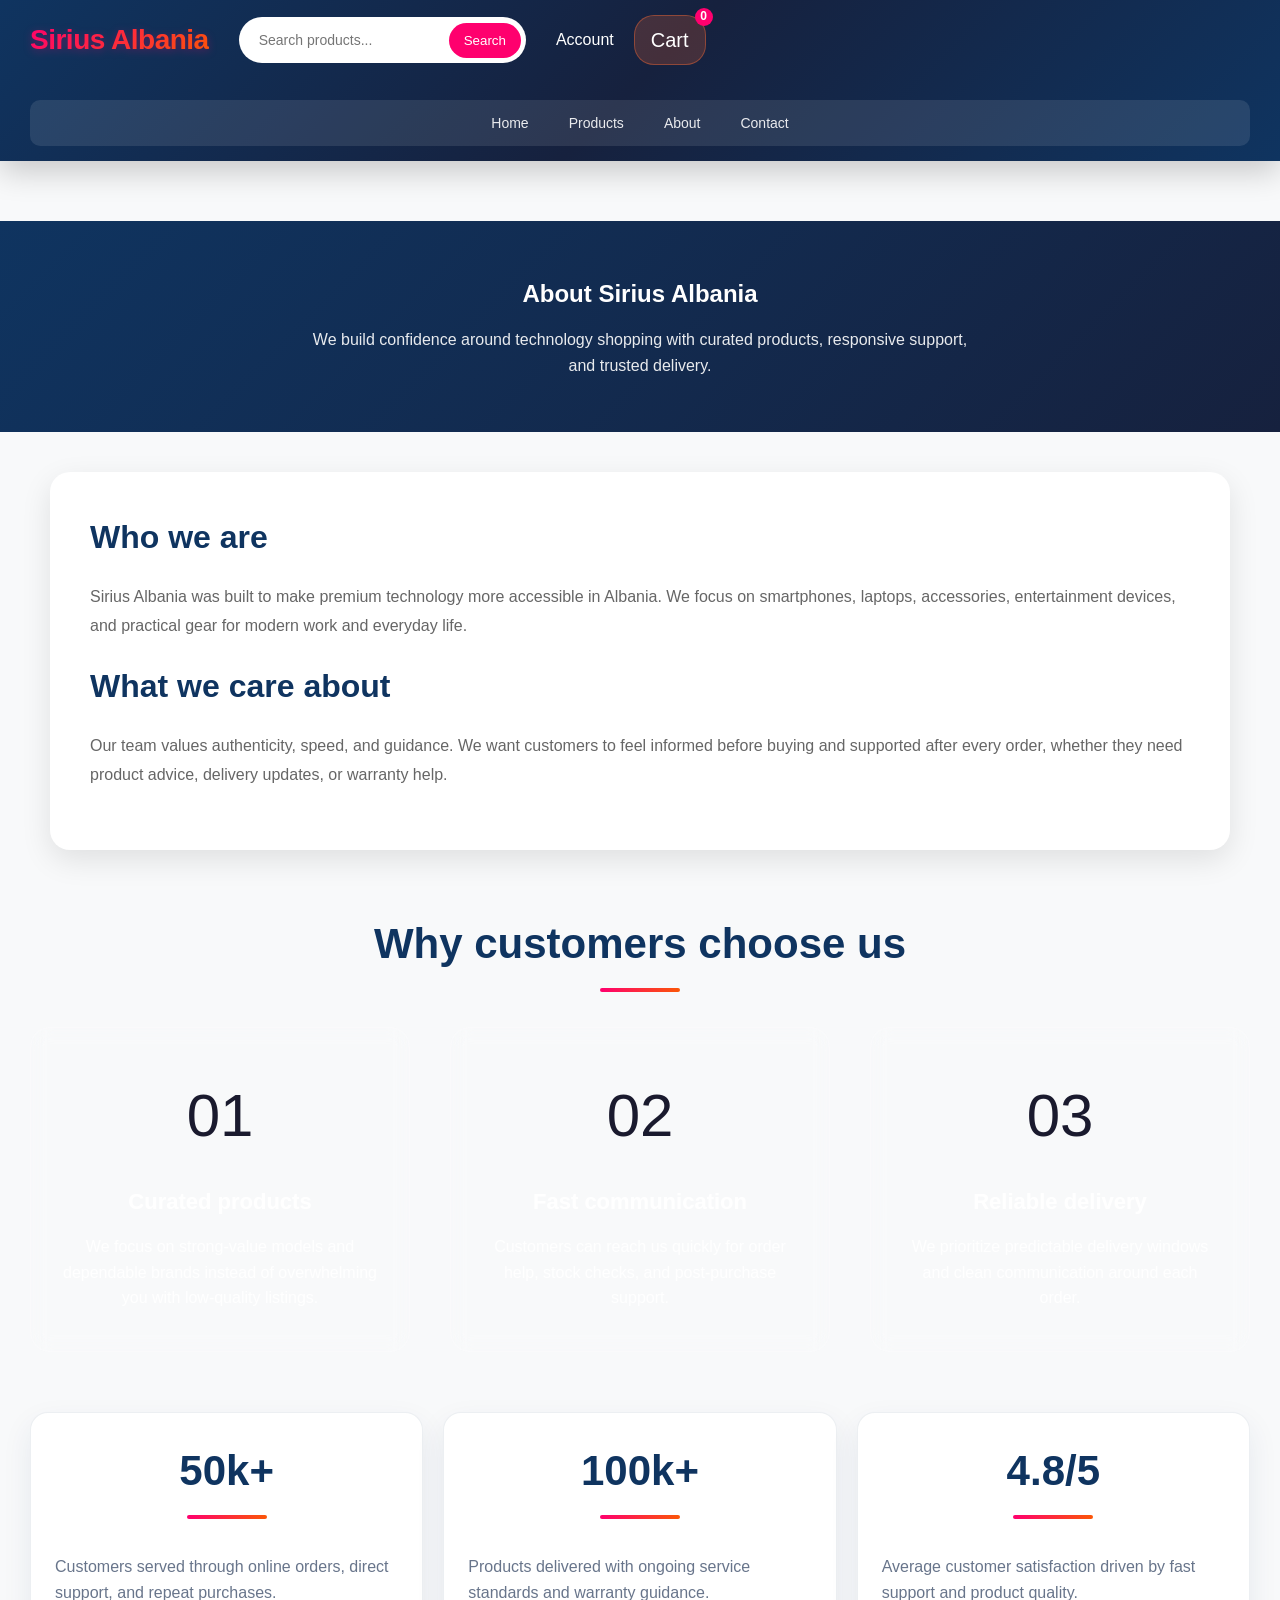
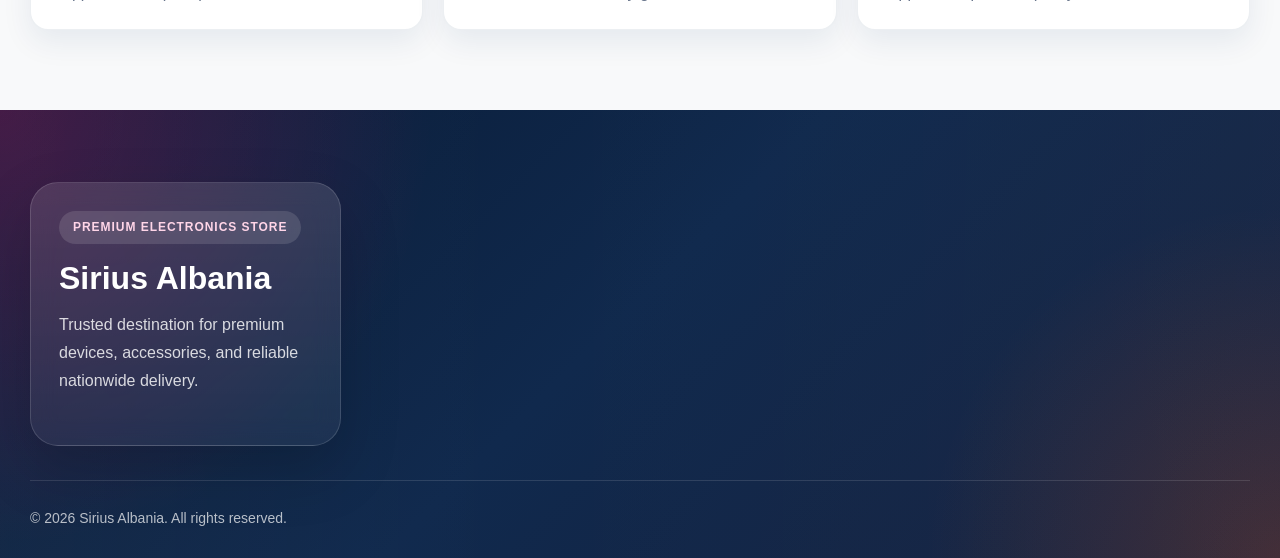
==== about.html @ 5121a11e "Add product details and products listing pages - Created product-details.html for individual product" ====
<!DOCTYPE html>
<html lang="en">
<head>
  <meta charset="UTF-8">
  <meta name="viewport" content="width=device-width, initial-scale=1.0">
  <meta name="description" content="Learn about Sirius Albania, our mission, and how we deliver premium electronics with trusted support.">
  <title>About Us - Sirius Albania</title>
  <link rel="stylesheet" href="css/styles.css">
</head>
<body>
  <header>
    <div class="container">
      <div class="header-top">
        <a href="index.html" class="logo">Sirius Albania</a>
        <div class="search-bar">
          <input type="text" placeholder="Search products..." class="search-input">
          <button class="search-btn">Search</button>
        </div>
        <div class="header-actions">
          <a href="#" class="user-account">Account</a>
          <a href="cart.html" class="cart-icon">Cart <span class="cart-count">0</span></a>
        </div>
      </div>
      <nav>
        <ul>
          <li><a href="index.html">Home</a></li>
          <li><a href="products.html">Products</a></li>
          <li><a href="about.html">About</a></li>
          <li><a href="contact.html">Contact</a></li>
        </ul>
      </nav>
    </div>
  </header>

  <section class="page-hero">
    <div class="container">
      <h1>About Sirius Albania</h1>
      <p>We build confidence around technology shopping with curated products, responsive support, and trusted delivery.</p>
    </div>
  </section>

  <main class="container">
    <section class="about-content">
      <h2>Who we are</h2>
      <p>Sirius Albania was built to make premium technology more accessible in Albania. We focus on smartphones, laptops, accessories, entertainment devices, and practical gear for modern work and everyday life.</p>
      <h2>What we care about</h2>
      <p>Our team values authenticity, speed, and guidance. We want customers to feel informed before buying and supported after every order, whether they need product advice, delivery updates, or warranty help.</p>
    </section>

    <section>
      <h2>Why customers choose us</h2>
      <div class="why-choose-grid">
        <article class="why-choose-card">
          <span class="why-choose-icon">01</span>
          <h3>Curated products</h3>
          <p>We focus on strong-value models and dependable brands instead of overwhelming you with low-quality listings.</p>
        </article>
        <article class="why-choose-card">
          <span class="why-choose-icon">02</span>
          <h3>Fast communication</h3>
          <p>Customers can reach us quickly for order help, stock checks, and post-purchase support.</p>
        </article>
        <article class="why-choose-card">
          <span class="why-choose-icon">03</span>
          <h3>Reliable delivery</h3>
          <p>We prioritize predictable delivery windows and clean communication around each order.</p>
        </article>
      </div>
    </section>

    <section class="info-grid" style="margin: 60px 0;">
      <article class="info-card">
        <h2>50k+</h2>
        <p class="text-muted">Customers served through online orders, direct support, and repeat purchases.</p>
      </article>
      <article class="info-card">
        <h2>100k+</h2>
        <p class="text-muted">Products delivered with ongoing service standards and warranty guidance.</p>
      </article>
      <article class="info-card">
        <h2>4.8/5</h2>
        <p class="text-muted">Average customer satisfaction driven by fast support and product quality.</p>
      </article>
    </section>
  </main>

  <footer class="enhanced-footer">
    <div class="container">
      <div class="footer-content">
        <div class="footer-brand">
          <span class="footer-eyebrow">Premium electronics store</span>
          <h3>Sirius Albania</h3>
          <p>Trusted destination for premium devices, accessories, and reliable nationwide delivery.</p>
        </div>
      </div>
      <div class="footer-bottom-enhanced">
        <div class="container">
          <div class="footer-copyright"><p>&copy; 2026 Sirius Albania. All rights reserved.</p></div>
        </div>
      </div>
    </div>
  </footer>

  <script src="js/site.js" defer></script>
</body>
</html>
---- css/styles.css ----
* {
  margin: 0;
  padding: 0;
  box-sizing: border-box;
}

html {
  scroll-behavior: smooth;
}

body {
  font-family: 'Poppins', 'Segoe UI', Tahoma, Geneva, Verdana, sans-serif;
  line-height: 1.6;
  color: #1a1a2e;
  background-color: #f8f9fa;
  overflow-x: hidden;
}

a:focus-visible,
button:focus-visible,
input:focus-visible,
select:focus-visible,
textarea:focus-visible {
  outline: 3px solid rgba(255, 0, 110, 0.35);
  outline-offset: 3px;
}

/* Header */
header {
  background: linear-gradient(135deg, #0f3460 0%, #16213e 50%, #0f3460 100%);
  color: white;
  padding: 15px 0;
  box-shadow: 0 10px 30px rgba(0, 0, 0, 0.2);
  position: sticky;
  top: 0;
  z-index: 1000;
  backdrop-filter: blur(10px);
  background-color: rgba(15, 52, 96, 0.95);
}

header .container {
  max-width: 1400px;
  margin: 0 auto;
  padding: 0 30px;
  display: flex;
  justify-content: space-between;
  align-items: center;
  flex-wrap: wrap;
  gap: 20px;
}

.header-top {
  display: flex;
  align-items: center;
  justify-content: space-between;
  margin-bottom: 15px;
}

.logo {
  font-size: 28px;
  font-weight: 800;
  text-decoration: none;
  color: white;
  display: flex;
  align-items: center;
  gap: 10px;
  letter-spacing: -0.5px;
  background: linear-gradient(135deg, #ff006e, #fb5607);
  -webkit-background-clip: text;
  -webkit-text-fill-color: transparent;
  background-clip: text;
  filter: drop-shadow(0 2px 4px rgba(255, 0, 110, 0.3));
}

.search-bar {
  display: flex;
  align-items: center;
  background: white;
  border-radius: 25px;
  padding: 5px;
  flex: 1;
  max-width: 500px;
  margin: 0 30px;
}

.search-input {
  flex: 1;
  border: none;
  padding: 10px 15px;
  border-radius: 20px;
  font-size: 14px;
  outline: none;
}

.search-btn {
  background: #ff006e;
  color: white;
  border: none;
  padding: 10px 15px;
  border-radius: 20px;
  cursor: pointer;
  transition: all 0.3s ease;
}

.search-btn:hover {
  background: #fb5607;
}

.header-actions {
  display: flex;
  align-items: center;
  gap: 20px;
}

.user-account {
  color: white;
  text-decoration: none;
  font-size: 16px;
  transition: all 0.3s ease;
}

.user-account:hover {
  color: #ff006e;
}

.cart-icon {
  font-size: 20px;
  cursor: pointer;
  transition: all 0.3s;
  position: relative;
  padding: 8px 16px;
  background: rgba(255, 107, 53, 0.2);
  border-radius: 20px;
  border: 1px solid rgba(255, 107, 53, 0.4);
  text-decoration: none;
  color: white;
}

.cart-icon:hover {
  background: rgba(255, 107, 53, 0.3);
  transform: scale(1.1);
}

.cart-count {
  position: absolute;
  top: -8px;
  right: -8px;
  background: #ff006e;
  color: white;
  border-radius: 50%;
  width: 18px;
  height: 18px;
  font-size: 12px;
  display: flex;
  align-items: center;
  justify-content: center;
  font-weight: 700;
}

/* Navigation */
nav {
  background: rgba(255, 255, 255, 0.1);
  border-radius: 10px;
  padding: 10px 20px;
  width: 100%;
}

nav ul {
  list-style: none;
  display: flex;
  gap: 40px;
  align-items: center;
  justify-content: center;
  margin: 0;
  padding: 0;
}

nav a {
  color: rgba(255, 255, 255, 0.9);
  text-decoration: none;
  transition: all 0.3s ease;
  font-weight: 500;
  font-size: 14px;
  position: relative;
}

nav a::after {
  content: '';
  position: absolute;
  bottom: -5px;
  left: 0;
  width: 0;
  height: 2px;
  background: linear-gradient(90deg, #ff006e, #fb5607);
  transition: width 0.3s ease;
}

nav a:hover {
  color: #fff;
}

nav a:hover::after {
  width: 100%;
}

.category-dropdown > a:hover::after {
  width: 0;
}

/* Category Dropdown Menu */
.category-dropdown {
  position: relative;
}

.category-dropdown-content {
  position: absolute;
  top: 100%;
  left: 0;
  background: white;
  min-width: 340px;
  max-width: 420px;
  max-height: calc(100vh - 220px);
  box-shadow: 0 12px 35px rgba(0, 0, 0, 0.18);
  border-radius: 18px;
  padding: 20px;
  opacity: 0;
  visibility: hidden;
  transform: translateY(-12px);
  transition: all 0.25s ease;
  z-index: 1000;
  border: 1px solid #e9ecef;
  overflow-y: auto;
}

.category-dropdown-content::-webkit-scrollbar {
  width: 6px;
}

.category-dropdown-content::-webkit-scrollbar-thumb {
  background: rgba(15, 52, 96, 0.2);
  border-radius: 4px;
}

.category-dropdown:hover .category-dropdown-content {
  opacity: 1;
  visibility: visible;
  transform: translateY(0);
}

.category-item {
  display: flex;
  align-items: flex-start;
  gap: 14px;
  padding: 14px 12px;
  border-radius: 16px;
  text-decoration: none;
  color: #333;
  transition: background 0.2s ease, transform 0.2s ease;
  width: 100%;
  box-sizing: border-box;
}

.category-item + .category-item {
  margin-top: 10px;
}

.category-item:hover {
  background: #f4f8ff;
  transform: translateX(2px);
}

.category-icon {
  display: inline-flex;
  align-items: center;
  justify-content: center;
  min-width: 44px;
  min-height: 44px;
  border-radius: 14px;
  background: linear-gradient(135deg, #ff006e 0%, #fb5607 100%);
  color: white;
  font-size: 18px;
}

.category-item strong {
  display: block;
  color: #0f3460;
  margin-bottom: 4px;
  font-size: 15px;
}

.category-item p {
  margin: 0;
  color: #5f6b83;
  font-size: 13px;
  line-height: 1.5;
}

@media (max-width: 768px) {
  .category-dropdown-content {
    min-width: 280px;
    max-width: calc(100vw - 30px);
    left: -15px;
    right: -15px;
    padding: 18px;
  }

  .category-item {
    gap: 12px;
    padding: 12px;
  }

  .category-icon {
    min-width: 40px;
    min-height: 40px;
    font-size: 17px;
  }
}

/* Container */
.container {
  max-width: 1400px;
  margin: 0 auto;
  padding: 0 30px;
}

/* Hero Slider */
.hero-slider {
  position: relative;
  height: 500px;
  overflow: hidden;
  margin-bottom: 34px;
  background: linear-gradient(135deg, #0f3460 0%, #16213e 50%, #0f3460 100%);
  background-attachment: fixed;
  background-size: 200% 200%;
  animation: gradientShift 8s ease infinite;
}

.hero-slider::before {
  content: '';
  position: absolute;
  top: 0;
  left: 0;
  right: 0;
  bottom: 0;
  background: radial-gradient(circle at 20% 50%, rgba(255, 0, 110, 0.1) 0%, transparent 50%),
              radial-gradient(circle at 80% 80%, rgba(251, 86, 7, 0.1) 0%, transparent 50%);
  pointer-events: none;
  z-index: 1;
}

.slider-container {
  position: relative;
  height: 100%;
  display: flex;
  align-items: center;
}

.slide {
  position: absolute;
  top: 0;
  left: 0;
  width: 100%;
  height: 100%;
  display: flex;
  align-items: center;
  justify-content: center;
  opacity: 0;
  transform: translateX(100%);
  transition: all 0.6s ease;
  z-index: 2;
}

.slide.active {
  opacity: 1;
  transform: translateX(0);
}

.slide-content {
  text-align: center;
  color: white;
  max-width: 600px;
  padding: 0 20px;
}

.slide-tag {
  display: inline-flex;
  align-items: center;
  justify-content: center;
  padding: 9px 16px;
  border-radius: 999px;
  margin-bottom: 18px;
  background: rgba(255, 255, 255, 0.14);
  border: 1px solid rgba(255, 255, 255, 0.18);
  color: #fff2f7;
  font-size: 12px;
  font-weight: 700;
  letter-spacing: 0.08em;
  text-transform: uppercase;
  backdrop-filter: blur(10px);
}

.slide h1 {
  font-size: 56px;
  margin-bottom: 20px;
  font-weight: 800;
  letter-spacing: -1px;
  animation: slideInDown 0.8s ease;
}

.slide p {
  font-size: 18px;
  margin-bottom: 30px;
  opacity: 0.95;
  animation: slideInUp 0.8s ease;
}

.slide .btn {
  animation: slideInUp 0.8s ease 0.2s both;
}

.slider-nav {
  position: absolute;
  bottom: 30px;
  left: 50%;
  transform: translateX(-50%);
  display: flex;
  gap: 10px;
  z-index: 3;
}

.slider-dot {
  width: 12px;
  height: 12px;
  border-radius: 50%;
  background: rgba(255, 255, 255, 0.5);
  cursor: pointer;
  transition: all 0.3s ease;
}

.slider-dot.active {
  background: #ff006e;
  transform: scale(1.2);
}

.slider-arrow {
  position: absolute;
  top: 50%;
  transform: translateY(-50%);
  background: rgba(255, 255, 255, 0.2);
  color: white;
  border: none;
  width: 50px;
  height: 50px;
  border-radius: 50%;
  cursor: pointer;
  font-size: 20px;
  transition: all 0.3s ease;
  z-index: 3;
}

.slider-arrow:hover {
  background: rgba(255, 255, 255, 0.3);
  transform: translateY(-50%) scale(1.1);
}

.slider-arrow.prev {
  left: 20px;
}

.slider-arrow.next {
  right: 20px;
}

.hero-floating-cards {
  position: absolute;
  inset: auto 30px 76px auto;
  display: grid;
  gap: 14px;
  z-index: 3;
  width: min(280px, calc(100% - 40px));
}

.hero-float-card {
  padding: 16px 18px;
  border-radius: 18px;
  color: white;
  background: rgba(8, 26, 52, 0.52);
  border: 1px solid rgba(255, 255, 255, 0.14);
  backdrop-filter: blur(12px);
  box-shadow: 0 18px 35px rgba(0, 0, 0, 0.18);
  animation: floatCard 4s ease-in-out infinite;
}

.hero-float-card:nth-child(2) {
  animation-delay: 0.8s;
}

.hero-float-card strong {
  display: block;
  margin-bottom: 4px;
  font-size: 16px;
}

.hero-float-card span {
  color: rgba(255, 255, 255, 0.8);
  font-size: 13px;
}

@keyframes floatCard {
  0%, 100% { transform: translateY(0); }
  50% { transform: translateY(-8px); }
}

@keyframes gradientShift {
  0%, 100% { background-position: 0% 50%; }
  50% { background-position: 100% 50%; }
}

.btn {
  display: inline-block;
  padding: 14px 35px;
  background: linear-gradient(135deg, #ff006e, #fb5607);
  color: white;
  text-decoration: none;
  border-radius: 50px;
  transition: all 0.3s cubic-bezier(0.25, 0.46, 0.45, 0.94);
  border: none;
  cursor: pointer;
  font-size: 15px;
  font-weight: 700;
  box-shadow: 0 10px 30px rgba(255, 0, 110, 0.4);
  position: relative;
  overflow: hidden;
}

.btn::before {
  content: '';
  position: absolute;
  top: 0;
  left: -100%;
  width: 100%;
  height: 100%;
  background: linear-gradient(90deg, transparent, rgba(255, 255, 255, 0.2), transparent);
  transition: left 0.3s;
}

.btn:hover::before {
  left: 100%;
}

.btn:hover {
  transform: translateY(-3px);
  box-shadow: 0 15px 40px rgba(255, 0, 110, 0.5);
}

.btn:active {
  transform: translateY(-1px);
}

.btn-secondary {
  background: rgba(255, 255, 255, 0.2);
  border: 2px solid white;
  box-shadow: none;
}

.btn-secondary:hover {
  background: rgba(255, 255, 255, 0.3);
  box-shadow: 0 10px 30px rgba(255, 255, 255, 0.2);
}

.live-band {
  margin: 0 0 30px;
  position: relative;
  z-index: 4;
}

.live-band-grid {
  display: grid;
  grid-template-columns: repeat(auto-fit, minmax(220px, 1fr));
  gap: 18px;
  margin-bottom: 18px;
}

.live-stat-card {
  padding: 24px;
  border-radius: 24px;
  background: rgba(255, 255, 255, 0.92);
  border: 1px solid rgba(15, 52, 96, 0.08);
  box-shadow: 0 20px 45px rgba(15, 52, 96, 0.12);
  backdrop-filter: blur(10px);
}

.live-stat-card-accent {
  background: linear-gradient(135deg, #0f3460, #16213e);
  color: white;
}

.live-stat-label {
  display: inline-block;
  margin-bottom: 10px;
  color: #5f6b83;
  font-size: 12px;
  font-weight: 700;
  letter-spacing: 0.08em;
  text-transform: uppercase;
}

.live-stat-card-accent .live-stat-label,
.live-stat-card-accent p {
  color: rgba(255, 255, 255, 0.8);
}

.live-stat-value,
.live-stat-card strong {
  display: block;
  color: #0f3460;
  font-size: 34px;
  line-height: 1.05;
  margin-bottom: 8px;
  font-weight: 800;
}

.live-stat-card-accent strong {
  color: white;
}

.live-stat-card p {
  color: #68758b;
  font-size: 14px;
  margin: 0;
}

.live-ticker {
  overflow: hidden;
  border-radius: 999px;
  background: linear-gradient(135deg, #0f3460, #16213e);
  box-shadow: 0 18px 40px rgba(15, 52, 96, 0.18);
}

.live-ticker-track {
  display: flex;
  width: max-content;
  gap: 36px;
  padding: 16px 24px;
  color: white;
  font-size: 14px;
  font-weight: 600;
  animation: tickerScroll 24s linear infinite;
}

.live-ticker-track span {
  position: relative;
}

.live-ticker-track span::after {
  content: '';
  position: absolute;
  top: 50%;
  right: -18px;
  width: 6px;
  height: 6px;
  border-radius: 50%;
  background: #ff006e;
  transform: translateY(-50%);
}

@keyframes tickerScroll {
  from { transform: translateX(0); }
  to { transform: translateX(-50%); }
}

.reveal-ready {
  opacity: 0;
  transform: translateY(36px);
  transition: opacity 0.7s ease, transform 0.7s ease;
}

.reveal-ready.is-visible {
  opacity: 1;
  transform: translateY(0);
}

/* Products Grid */
.products-grid {
  display: grid;
  grid-template-columns: repeat(auto-fill, minmax(280px, 1fr));
  gap: 30px;
  padding: 60px 20px;
}

.product-card {
  background: white;
  border-radius: 20px;
  overflow: hidden;
  box-shadow: 0 5px 20px rgba(0, 0, 0, 0.08);
  transition: all 0.4s cubic-bezier(0.25, 0.46, 0.45, 0.94);
  display: flex;
  flex-direction: column;
  border: 1px solid rgba(0, 0, 0, 0.05);
  position: relative;
}

.product-card::before {
  content: '';
  position: absolute;
  top: 0;
  left: 0;
  right: 0;
  height: 4px;
  background: linear-gradient(90deg, #ff006e, #fb5607);
  transform: scaleX(0);
  transform-origin: left;
  transition: transform 0.4s ease;
  z-index: 10;
}

.product-card:hover::before {
  transform: scaleX(1);
}

.product-card:hover {
  transform: translateY(-10px);
  box-shadow: 0 20px 50px rgba(0, 0, 0, 0.15);
  border-color: rgba(255, 0, 110, 0.2);
}

.product-image {
  width: 100%;
  height: 250px;
  background: linear-gradient(135deg, #f5f7fa 0%, #e8eef7 100%);
  display: flex;
  align-items: center;
  justify-content: center;
  font-size: 70px;
  overflow: hidden;
  position: relative;
  transition: all 0.4s ease;
  color: #0f3460;
  font-weight: 800;
  letter-spacing: -0.04em;
}

.product-card:hover .product-image {
  background: linear-gradient(135deg, #e8eef7 0%, #f5f7fa 100%);
  transform: scale(1.05);
}

.product-image::after {
  content: 'Premium tech';
  position: absolute;
  bottom: 18px;
  left: 18px;
  right: 18px;
  padding: 10px 12px;
  border-radius: 14px;
  background: rgba(255, 255, 255, 0.88);
  color: #33415c;
  font-size: 13px;
  font-weight: 600;
  letter-spacing: 0;
}

.product-info {
  padding: 25px;
  flex-grow: 1;
  display: flex;
  flex-direction: column;
}

.product-name {
  font-size: 18px;
  font-weight: 700;
  color: #0f3460;
  margin-bottom: 10px;
  min-height: 50px;
  line-height: 1.3;
}

.product-description {
  font-size: 14px;
  color: #666;
  margin-bottom: 15px;
  flex-grow: 1;
  line-height: 1.5;
}

.product-price {
  font-size: 24px;
  font-weight: 800;
  background: linear-gradient(135deg, #ff006e, #fb5607);
  -webkit-background-clip: text;
  -webkit-text-fill-color: transparent;
  background-clip: text;
  margin-bottom: 15px;
}

.product-actions {
  display: flex;
  gap: 10px;
}

.product-actions a,
.product-actions button {
  flex: 1;
  padding: 12px;
  text-align: center;
  border-radius: 10px;
  text-decoration: none;
  border: none;
  cursor: pointer;
  transition: all 0.3s;
  font-weight: 600;
  font-size: 14px;
}

.btn-view {
  background: #f0f3f7;
  color: #0f3460;
  border: 2px solid #0f3460;
}

.btn-view:hover {
  background: #0f3460;
  color: white;
  transform: translateY(-2px);
}

.btn-add {
  background: linear-gradient(135deg, #ff006e, #fb5607);
  color: white;
}

.btn-add:hover {
  transform: translateY(-2px);
  box-shadow: 0 10px 25px rgba(255, 0, 110, 0.3);
}

/* Sections */
section {
  margin: 60px 0;
}

section h2 {
  text-align: center;
  color: #0f3460;
  margin-bottom: 50px;
  font-size: 42px;
  font-weight: 800;
  position: relative;
}

section h2::after {
  content: '';
  position: absolute;
  bottom: -15px;
  left: 50%;
  transform: translateX(-50%);
  width: 80px;
  height: 4px;
  background: linear-gradient(90deg, #ff006e, #fb5607);
  border-radius: 2px;
}

/* Features */
.features {
  display: grid;
  grid-template-columns: repeat(auto-fit, minmax(240px, 1fr));
  gap: 30px;
  margin: 40px 0;
}

.feature-box {
  background: white;
  padding: 30px;
  border-radius: 15px;
  text-align: center;
  border: 1px solid rgba(0, 0, 0, 0.05);
  box-shadow: 0 5px 20px rgba(0, 0, 0, 0.08);
  transition: all 0.4s ease;
  position: relative;
  overflow: hidden;
}

.feature-box::before {
  content: '';
  position: absolute;
  top: -50%;
  right: -50%;
  width: 200%;
  height: 200%;
  background: radial-gradient(circle, rgba(255, 0, 110, 0.1) 0%, transparent 70%);
  transition: all 0.4s ease;
  pointer-events: none;
}

.feature-box:hover {
  transform: translateY(-10px);
  box-shadow: 0 20px 40px rgba(0, 0, 0, 0.12);
  border-color: rgba(255, 0, 110, 0.2);
}

.feature-box h3 {
  color: #0f3460;
  margin: 15px 0;
  font-size: 18px;
  font-weight: 700;
}

.feature-box p {
  color: #666;
  margin: 0;
  line-height: 1.6;
}

/* Product Detail Page */
.product-detail {
  display: grid;
  grid-template-columns: 1fr 1fr;
  gap: 50px;
  padding: 40px 20px;
  align-items: start;
}

.product-detail-image {
  background: linear-gradient(135deg, #f5f7fa 0%, #e8eef7 100%);
  height: 500px;
  border-radius: 20px;
  display: flex;
  align-items: center;
  justify-content: center;
  font-size: 120px;
  box-shadow: 0 20px 50px rgba(0, 0, 0, 0.1);
}

.product-detail-info h1 {
  font-size: 42px;
  color: #0f3460;
  margin-bottom: 15px;
  font-weight: 800;
}

.product-detail-price {
  font-size: 36px;
  background: linear-gradient(135deg, #ff006e, #fb5607);
  -webkit-background-clip: text;
  -webkit-text-fill-color: transparent;
  background-clip: text;
  font-weight: 800;
  margin: 20px 0;
}

.product-specs {
  background: white;
  padding: 25px;
  border-radius: 15px;
  margin: 20px 0;
  border: 1px solid rgba(0, 0, 0, 0.05);
  box-shadow: 0 5px 20px rgba(0, 0, 0, 0.08);
}

.product-specs h3 {
  color: #0f3460;
  margin-bottom: 15px;
  font-weight: 700;
}

.product-specs ul {
  list-style-position: inside;
  color: #666;
}

.product-specs li {
  margin-bottom: 10px;
  line-height: 1.6;
}

.quantity-selector {
  display: flex;
  align-items: center;
  gap: 10px;
  margin: 20px 0;
  background: white;
  padding: 15px;
  border-radius: 10px;
  border: 1px solid rgba(0, 0, 0, 0.05);
  width: fit-content;
}

.quantity-selector input {
  width: 60px;
  padding: 8px;
  border: 1px solid #ddd;
  border-radius: 6px;
  text-align: center;
  font-weight: 600;
}

/* Cart Page */
.cart-container {
  padding: 40px;
  background: white;
  border-radius: 20px;
  margin: 40px 0;
  box-shadow: 0 10px 30px rgba(0, 0, 0, 0.1);
}

.cart-table {
  width: 100%;
  border-collapse: collapse;
  margin-bottom: 30px;
}

.cart-table th {
  background: linear-gradient(135deg, #0f3460, #16213e);
  color: white;
  padding: 15px;
  text-align: left;
  font-weight: 700;
  border-radius: 10px 10px 0 0;
}

.cart-table td {
  padding: 15px;
  border-bottom: 1px solid #f0f0f0;
  color: #666;
}

.cart-table tr:hover {
  background: #f8f9fa;
}

.cart-summary {
  background: linear-gradient(135deg, #f5f7fa 0%, #e8eef7 100%);
  padding: 25px;
  border-radius: 15px;
  float: right;
  width: 350px;
  margin: 20px 0;
  border: 1px solid rgba(0, 0, 0, 0.05);
}

.cart-summary h3 {
  color: #0f3460;
  margin-bottom: 20px;
  font-weight: 700;
}

.cart-summary p {
  display: flex;
  justify-content: space-between;
  margin-bottom: 12px;
  font-size: 15px;
  color: #666;
}

.cart-summary .total {
  border-top: 2px solid #0f3460;
  padding-top: 12px;
  font-size: 22px;
  font-weight: 800;
  color: #0f3460;
  margin-top: 12px;
}

.page-hero {
  background: linear-gradient(135deg, #0f3460 0%, #16213e 100%);
  color: white;
  padding: 54px 20px;
  text-align: center;
  margin-bottom: 40px;
}

.page-hero p {
  max-width: 680px;
  margin: 14px auto 0;
  opacity: 0.9;
}

.toolbar {
  display: flex;
  flex-wrap: wrap;
  align-items: center;
  justify-content: space-between;
  gap: 16px;
  margin-bottom: 24px;
}

.toolbar-group {
  display: flex;
  flex-wrap: wrap;
  gap: 12px;
}

.toolbar-input,
.toolbar-select {
  min-height: 46px;
  padding: 12px 16px;
  border: 1px solid #d9e1ec;
  border-radius: 14px;
  background: white;
  color: #1a1a2e;
  font: inherit;
}

.toolbar-input {
  min-width: 260px;
}

.pill-button {
  padding: 10px 18px;
  border: none;
  border-radius: 999px;
  background: #f0f3f7;
  color: #33415c;
  cursor: pointer;
  font-weight: 600;
  transition: transform 0.2s ease, background 0.2s ease, color 0.2s ease;
}

.pill-button:hover {
  transform: translateY(-1px);
}

.pill-button.is-active {
  background: #0056b3;
  color: white;
}

.cart-product-cell {
  display: flex;
  align-items: center;
  gap: 14px;
}

.cart-product-visual {
  width: 52px;
  height: 52px;
  border-radius: 14px;
  display: inline-flex;
  align-items: center;
  justify-content: center;
  background: linear-gradient(135deg, #e8eef7 0%, #f5f7fa 100%);
  color: #0f3460;
  font-weight: 800;
}

.cart-product-meta {
  color: #68758b;
  font-size: 13px;
  text-transform: capitalize;
}

.cart-qty-control {
  display: inline-flex;
  align-items: center;
  gap: 10px;
  padding: 6px 10px;
  border: 1px solid #d9e1ec;
  border-radius: 999px;
  background: white;
}

.cart-qty-control button,
.cart-remove-btn {
  border: none;
  cursor: pointer;
  font: inherit;
}

.cart-qty-control button {
  width: 28px;
  height: 28px;
  border-radius: 50%;
  background: #edf2f7;
  color: #0f3460;
  font-weight: 700;
}

.cart-remove-btn {
  padding: 9px 12px;
  border-radius: 10px;
  background: #fff0f3;
  color: #c9184a;
  font-weight: 600;
}

.cart-empty {
  padding: 28px;
  border-radius: 20px;
  background: white;
  box-shadow: 0 10px 25px rgba(15, 52, 96, 0.08);
  text-align: center;
  margin-bottom: 24px;
}

.info-grid {
  display: grid;
  grid-template-columns: repeat(auto-fit, minmax(220px, 1fr));
  gap: 20px;
}

.info-card {
  background: white;
  padding: 24px;
  border-radius: 18px;
  border: 1px solid rgba(15, 52, 96, 0.08);
  box-shadow: 0 12px 30px rgba(15, 52, 96, 0.08);
}

.cta-panel {
  background: linear-gradient(135deg, #0f3460 0%, #16213e 100%);
  color: white;
  padding: 36px;
  border-radius: 20px;
  text-align: center;
}

.text-muted {
  color: #68758b;
}

/* Footer */
footer {
  background: linear-gradient(135deg, #0f3460 0%, #16213e 100%);
  color: white;
  padding: 60px 20px;
  margin-top: 80px;
}

footer .container {
  display: grid;
  grid-template-columns: repeat(auto-fit, minmax(250px, 1fr));
  gap: 40px;
}

footer h4 {
  color: #ff006e;
  margin-bottom: 15px;
  font-weight: 700;
  font-size: 16px;
}

footer ul {
  list-style: none;
}

footer a {
  color: rgba(255, 255, 255, 0.8);
  text-decoration: none;
  transition: all 0.3s;
  display: block;
  margin-bottom: 10px;
  font-size: 14px;
}

footer a:hover {
  color: #ff006e;
  transform: translateX(5px);
}

.footer-bottom {
  text-align: center;
  margin-top: 40px;
  padding-top: 30px;
  border-top: 1px solid rgba(255, 255, 255, 0.1);
  color: rgba(255, 255, 255, 0.7);
  font-size: 14px;
}

/* About Page */
.about-content {
  background: white;
  padding: 40px;
  border-radius: 20px;
  margin: 40px 20px;
  box-shadow: 0 10px 30px rgba(0, 0, 0, 0.1);
}

.about-content h2 {
  color: #0f3460;
  font-size: 32px;
  margin-bottom: 20px;
  margin-top: 0;
  text-align: left;
}

.about-content h2::after {
  content: none;
}

.about-content p {
  font-size: 16px;
  color: #666;
  margin-bottom: 20px;
  line-height: 1.8;
}

/* Contact Page */
.contact-container {
  display: grid;
  grid-template-columns: 1fr 1fr;
  gap: 40px;
  padding: 40px 20px;
}

.contact-form {
  background: white;
  padding: 35px;
  border-radius: 20px;
  box-shadow: 0 10px 30px rgba(0, 0, 0, 0.1);
  border: 1px solid rgba(0, 0, 0, 0.05);
}

.contact-form h2 {
  color: #0f3460;
  margin-bottom: 25px;
  text-align: left;
  font-size: 32px;
}

.contact-form h2::after {
  content: none;
}

.form-group {
  margin-bottom: 20px;
}

.form-group label {
  display: block;
  margin-bottom: 8px;
  color: #0f3460;
  font-weight: 600;
  font-size: 14px;
}

.form-group input,
.form-group textarea,
.form-group select {
  width: 100%;
  padding: 12px;
  border: 2px solid #f0f0f0;
  border-radius: 10px;
  font-family: inherit;
  font-size: 14px;
  transition: all 0.3s;
  background: white;
}

.form-group textarea {
  resize: vertical;
  min-height: 120px;
}

.form-group input:focus,
.form-group textarea:focus,
.form-group select:focus {
  outline: none;
  border-color: #ff006e;
  box-shadow: 0 0 0 3px rgba(255, 0, 110, 0.1);
}

.contact-info {
  background: white;
  padding: 35px;
  border-radius: 20px;
  box-shadow: 0 10px 30px rgba(0, 0, 0, 0.1);
  border: 1px solid rgba(0, 0, 0, 0.05);
}

.contact-info h2 {
  color: #0f3460;
  margin-bottom: 25px;
  text-align: left;
  font-size: 32px;
}

.contact-info h2::after {
  content: none;
}

.contact-item {
  margin-bottom: 25px;
  padding-bottom: 25px;
  border-bottom: 2px solid #f0f0f0;
}

.contact-item:last-child {
  border-bottom: none;
}

.contact-item h3 {
  color: #ff006e;
  margin-bottom: 10px;
  font-weight: 700;
}

.contact-item p {
  color: #666;
  margin: 5px 0;
  line-height: 1.6;
}

/* Categories Section */
.features .feature-box {
  cursor: pointer;
  position: relative;
  overflow: hidden;
  transition: all 0.4s cubic-bezier(0.25, 0.46, 0.45, 0.94);
}

.features .feature-box::before {
  content: '';
  position: absolute;
  top: 0;
  left: -100%;
  width: 100%;
  height: 100%;
  background: linear-gradient(90deg, transparent, rgba(255, 0, 110, 0.1), transparent);
  transition: left 0.5s;
}

.features .feature-box:hover::before {
  left: 100%;
}

.features .feature-box:hover {
  transform: translateY(-8px) scale(1.02);
  box-shadow: 0 15px 35px rgba(0, 0, 0, 0.15);
  border-color: rgba(255, 0, 110, 0.3);
}

.features .feature-box:active {
  transform: translateY(-4px) scale(0.98);
}

/* Category count badge */
.category-count {
  background: linear-gradient(135deg, #ff006e, #fb5607);
  color: white;
  padding: 8px 16px;
  border-radius: 20px;
  font-size: 12px;
  font-weight: 600;
  display: inline-block;
  margin-top: 15px;
  transition: all 0.3s ease;
}

.features .feature-box:hover .category-count {
  transform: scale(1.1);
  box-shadow: 0 4px 12px rgba(255, 0, 110, 0.3);
}

/* Special Offers Badge */
.product-card .offer-badge {
  position: absolute;
  top: -10px;
  right: -10px;
  background: linear-gradient(135deg, #ff006e, #fb5607);
  color: white;
  padding: 5px 15px;
  border-radius: 20px;
  font-size: 12px;
  font-weight: 700;
  z-index: 10;
  box-shadow: 0 4px 12px rgba(255, 0, 110, 0.3);
  animation: pulse 2s infinite;
}

@keyframes pulse {
  0%, 100% { transform: scale(1); }
  50% { transform: scale(1.05); }
}

/* Strikethrough price */
.product-price.strikethrough {
  text-decoration: line-through;
  color: #666;
  font-size: 18px;
  margin-bottom: 5px;
}

/* Offer section background */
.offers-section {
  background: linear-gradient(135deg, #fff5f5 0%, #fef2f2 100%);
  padding: 60px 20px;
  margin: 60px 0;
  border-radius: 20px;
  position: relative;
}

.offers-section::before {
  content: '🔥';
  position: absolute;
  top: 20px;
  right: 30px;
  font-size: 40px;
  opacity: 0.3;
}

/* Browse All CTA */
.browse-cta {
  text-align: center;
  margin: 80px 0;
  background: linear-gradient(135deg, #0f3460 0%, #16213e 100%);
  padding: 60px 20px;
  border-radius: 20px;
  color: white;
  position: relative;
  overflow: hidden;
}

.browse-cta::before {
  content: '';
  position: absolute;
  top: 0;
  left: -100%;
  width: 100%;
  height: 100%;
  background: linear-gradient(90deg, transparent, rgba(255, 0, 110, 0.1), transparent);
  transition: left 0.6s;
}

.browse-cta:hover::before {
  left: 100%;
}

/* Responsive Design */
@media (max-width: 1024px) {
  .header-top {
    flex-wrap: wrap;
    gap: 15px;
  }

  .search-bar {
    order: 3;
    width: 100%;
    max-width: none;
    margin: 0;
  }

  .header-actions {
    order: 2;
  }

  .category-dropdown-content {
    min-width: 300px;
    max-width: 360px;
    left: -150px;
  }

  .live-band-grid {
    grid-template-columns: repeat(2, minmax(220px, 1fr));
  }
}

@media (max-width: 768px) {
  header .container {
    padding: 0 15px;
  }

  .header-top {
    flex-direction: column;
    align-items: stretch;
    gap: 10px;
  }

  .logo {
    text-align: center;
    font-size: 24px;
  }

  .search-bar {
    order: 2;
    width: 100%;
    margin: 10px 0;
  }

  .header-actions {
    order: 3;
    justify-content: center;
    gap: 30px;
  }

  nav {
    padding: 8px 15px;
  }

  nav ul {
    gap: 20px;
    flex-wrap: wrap;
    justify-content: center;
  }

  nav a {
    font-size: 13px;
  }

  .category-dropdown-content {
    min-width: 280px;
    max-width: calc(100vw - 40px);
    left: -20px;
    padding: 18px;
  }

  .hero-slider {
    height: 580px;
    margin-bottom: 24px;
  }

  .slide h1 {
    font-size: 40px;
  }

  .hero-floating-cards {
    position: static;
    width: 100%;
    padding: 0 20px 20px;
    margin-top: 0;
  }

  .live-band {
    margin-top: 0;
  }

  .live-band-grid {
    grid-template-columns: 1fr;
  }
}

@media (max-width: 480px) {
  .header-actions {
    gap: 20px;
  }

  .user-account {
    font-size: 14px;
  }

  nav ul {
    gap: 15px;
  }

  .category-dropdown-content {
    min-width: 250px;
    left: -20px;
  }

  .slide h1 {
    font-size: 32px;
  }

  .slide p {
    font-size: 16px;
  }

  .live-stat-card {
    padding: 20px;
  }
}

@keyframes pulse {
  0%, 100% { transform: scale(1); }
  50% { transform: scale(1.05); }
}

/* Strikethrough price */
.product-price.strikethrough {
  text-decoration: line-through;
  color: #666;
  font-size: 18px;
  margin-bottom: 5px;
}

/* Offer section background */
.offers-section {
  background: linear-gradient(135deg, #fff5f5 0%, #fef2f2 100%);
  padding: 60px 20px;
  margin: 60px 0;
  border-radius: 20px;
  position: relative;
}

.offers-section::before {
  content: '🔥';
  position: absolute;
  top: 20px;
  right: 30px;
  font-size: 40px;
  opacity: 0.3;
}

/* Browse All CTA */
.browse-cta {
  text-align: center;
  margin: 80px 0;
  background: linear-gradient(135deg, #0f3460 0%, #16213e 100%);
  padding: 60px 20px;
  border-radius: 20px;
  color: white;
  position: relative;
  overflow: hidden;
}

.browse-cta::before {
  content: '';
  position: absolute;
  top: 0;
  left: -100%;
  width: 100%;
  height: 100%;
  background: linear-gradient(90deg, transparent, rgba(255, 0, 110, 0.1), transparent);
  transition: left 0.6s;
}

.browse-cta:hover::before {
  left: 100%;
}

/* Browse All CTA */
.browse-cta {
  text-align: center;
  margin: 80px 0;
  background: linear-gradient(135deg, #0f3460 0%, #16213e 100%);
  padding: 60px 20px;
  border-radius: 20px;
  color: white;
}

@media (max-width: 768px) {
  nav ul {
    flex-direction: column;
    gap: 15px;
    width: 100%;
  }

  header .container {
    flex-direction: column;
  }

  .hero h1 {
    font-size: 32px;
  }

  .products-grid {
    grid-template-columns: repeat(auto-fill, minmax(200px, 1fr));
    gap: 20px;
  }

  section h2 {
    font-size: 28px;
  }

  footer .container {
    grid-template-columns: 1fr;
  }
}

@keyframes slideInDown {
  from {
    opacity: 0;
    transform: translateY(-30px);
  }
  to {
    opacity: 1;
    transform: translateY(0);
  }
}

@keyframes slideInUp {
  from {
    opacity: 0;
    transform: translateY(30px);
  }
  to {
    opacity: 1;
    transform: translateY(0);
  }
}

/* Featured Categories */
.featured-categories {
  padding: 80px 0;
  background: #f8f9fa;
}

.featured-categories h2 {
  text-align: center;
  margin-bottom: 60px;
  font-size: 36px;
  color: #0f3460;
}

.categories-grid {
  display: grid;
  grid-template-columns: repeat(auto-fit, minmax(250px, 1fr));
  gap: 30px;
  margin-top: 40px;
}

.category-card {
  background: white;
  border-radius: 15px;
  padding: 30px 20px;
  text-align: center;
  box-shadow: 0 5px 15px rgba(0, 0, 0, 0.1);
  transition: all 0.3s ease;
  cursor: pointer;
  border: 2px solid transparent;
}

.category-card:hover {
  transform: translateY(-5px);
  box-shadow: 0 15px 30px rgba(0, 0, 0, 0.15);
  border-color: #ff006e;
}

.category-icon {
  font-size: 60px;
  margin-bottom: 20px;
  display: block;
}

.category-card h3 {
  color: #0f3460;
  margin-bottom: 10px;
  font-size: 20px;
}

.category-card p {
  color: #666;
  margin-bottom: 15px;
}

.category-count {
  background: linear-gradient(135deg, #ff006e, #fb5607);
  color: white;
  padding: 6px 12px;
  border-radius: 15px;
  font-size: 12px;
  font-weight: 600;
  display: inline-block;
}

/* Promotions Slider */
.promotions-section {
  padding: 80px 0;
  background: linear-gradient(135deg, #fff5f5 0%, #fef2f2 100%);
  position: relative;
  overflow: hidden;
}

.promotions-section::before {
  content: '🔥';
  position: absolute;
  top: 30px;
  right: 50px;
  font-size: 60px;
  opacity: 0.2;
  animation: pulse 3s infinite;
}

.promotions-section h2 {
  text-align: center;
  margin-bottom: 60px;
  font-size: 36px;
  color: #0f3460;
  position: relative;
  z-index: 1;
}

.promotions-slider {
  position: relative;
  max-width: 1200px;
  margin: 0 auto;
  overflow: hidden;
}

.promotions-container {
  display: flex;
  transition: transform 0.5s ease;
}

.promotion-card {
  flex: 0 0 300px;
  margin: 0 15px;
  background: white;
  border-radius: 15px;
  overflow: hidden;
  box-shadow: 0 8px 25px rgba(0, 0, 0, 0.1);
  transition: all 0.3s ease;
  position: relative;
}

.promotion-card:hover {
  transform: translateY(-5px);
  box-shadow: 0 15px 35px rgba(0, 0, 0, 0.15);
}

.promotion-image {
  height: 200px;
  background: linear-gradient(135deg, #ff006e, #fb5607);
  display: flex;
  align-items: center;
  justify-content: center;
  font-size: 60px;
  position: relative;
}

.promotion-badge {
  position: absolute;
  top: 15px;
  left: 15px;
  background: #ff006e;
  color: white;
  padding: 5px 10px;
  border-radius: 20px;
  font-size: 12px;
  font-weight: 700;
}

.promotion-info {
  padding: 20px;
}

.promotion-info h3 {
  color: #0f3460;
  margin-bottom: 10px;
  font-size: 18px;
}

.promotion-info .old-price {
  text-decoration: line-through;
  color: #666;
  font-size: 16px;
  margin-bottom: 5px;
}

.promotion-info .new-price {
  color: #ff006e;
  font-size: 24px;
  font-weight: 700;
  margin-bottom: 15px;
}

.promotion-btn {
  background: linear-gradient(135deg, #ff006e, #fb5607);
  color: white;
  border: none;
  padding: 10px 20px;
  border-radius: 25px;
  cursor: pointer;
  font-weight: 600;
  transition: all 0.3s ease;
  width: 100%;
}

.promotion-btn:hover {
  transform: translateY(-2px);
  box-shadow: 0 8px 20px rgba(255, 0, 110, 0.3);
}

.slider-controls {
  display: flex;
  justify-content: center;
  align-items: center;
  margin-top: 30px;
  gap: 20px;
}

.slider-btn {
  background: #0f3460;
  color: white;
  border: none;
  width: 40px;
  height: 40px;
  border-radius: 50%;
  cursor: pointer;
  font-size: 18px;
  transition: all 0.3s ease;
}

.slider-btn:hover {
  background: #ff006e;
  transform: scale(1.1);
}

.slider-indicators {
  display: flex;
  gap: 8px;
}

.slider-indicator {
  width: 10px;
  height: 10px;
  border-radius: 50%;
  background: #ddd;
  cursor: pointer;
  transition: all 0.3s ease;
}

.slider-indicator.active {
  background: #ff006e;
  transform: scale(1.2);
}

/* Recommended Products */
.recommended-section {
  padding: 80px 0;
  background: white;
}

.recommended-section h2 {
  text-align: center;
  margin-bottom: 60px;
  font-size: 36px;
  color: #0f3460;
}

.recommended-grid {
  display: grid;
  grid-template-columns: repeat(auto-fit, minmax(280px, 1fr));
  gap: 30px;
}

.recommended-card {
  background: white;
  border-radius: 15px;
  overflow: hidden;
  box-shadow: 0 5px 15px rgba(0, 0, 0, 0.1);
  transition: all 0.3s ease;
  border: 1px solid #f0f0f0;
}

.recommended-card:hover {
  transform: translateY(-5px);
  box-shadow: 0 15px 30px rgba(0, 0, 0, 0.15);
}

.recommended-image {
  height: 200px;
  background: linear-gradient(135deg, #f8f9fa 0%, #e9ecef 100%);
  display: flex;
  align-items: center;
  justify-content: center;
  font-size: 50px;
  position: relative;
}

.recommended-badge {
  position: absolute;
  top: 10px;
  right: 10px;
  background: #28a745;
  color: white;
  padding: 4px 8px;
  border-radius: 12px;
  font-size: 10px;
  font-weight: 600;
  text-transform: uppercase;
}

.recommended-info {
  padding: 20px;
}

.recommended-info h3 {
  color: #0f3460;
  margin-bottom: 8px;
  font-size: 18px;
  font-weight: 600;
}

.recommended-info .rating {
  color: #ffc107;
  margin-bottom: 10px;
  font-size: 14px;
}

.recommended-info .price {
  color: #ff006e;
  font-size: 20px;
  font-weight: 700;
  margin-bottom: 15px;
}

.recommended-btn {
  background: linear-gradient(135deg, #ff006e, #fb5607);
  color: white;
  border: none;
  padding: 10px 20px;
  border-radius: 25px;
  cursor: pointer;
  font-weight: 600;
  transition: all 0.3s ease;
  width: 100%;
}

.recommended-btn:hover {
  transform: translateY(-2px);
  box-shadow: 0 8px 20px rgba(255, 0, 110, 0.3);
}

/* Seasonal Categories */
.seasonal-section {
  padding: 80px 0;
  background: linear-gradient(135deg, #f8f9fa 0%, #e9ecef 100%);
}

.seasonal-section h2 {
  text-align: center;
  margin-bottom: 60px;
  font-size: 36px;
  color: #0f3460;
}

.seasonal-grid {
  display: grid;
  grid-template-columns: repeat(auto-fit, minmax(300px, 1fr));
  gap: 30px;
}

.seasonal-card {
  background: white;
  border-radius: 15px;
  overflow: hidden;
  box-shadow: 0 8px 25px rgba(0, 0, 0, 0.1);
  transition: all 0.3s ease;
  cursor: pointer;
  position: relative;
}

.seasonal-card:hover {
  transform: translateY(-5px);
  box-shadow: 0 15px 35px rgba(0, 0, 0, 0.15);
}

.seasonal-image {
  height: 180px;
  background: linear-gradient(135deg, #667eea 0%, #764ba2 100%);
  display: flex;
  align-items: center;
  justify-content: center;
  font-size: 50px;
  position: relative;
}

.seasonal-overlay {
  position: absolute;
  top: 0;
  left: 0;
  right: 0;
  bottom: 0;
  background: rgba(0, 0, 0, 0.3);
  display: flex;
  align-items: center;
  justify-content: center;
  opacity: 0;
  transition: opacity 0.3s ease;
}

.seasonal-card:hover .seasonal-overlay {
  opacity: 1;
}

.seasonal-overlay-text {
  color: white;
  font-size: 18px;
  font-weight: 700;
  text-align: center;
}

.seasonal-info {
  padding: 25px;
  text-align: center;
}

.seasonal-info h3 {
  color: #0f3460;
  margin-bottom: 10px;
  font-size: 20px;
  font-weight: 700;
}

.seasonal-info p {
  color: #666;
  margin-bottom: 15px;
  line-height: 1.6;
}

.seasonal-discount {
  background: linear-gradient(135deg, #ff006e, #fb5607);
  color: white;
  padding: 8px 16px;
  border-radius: 20px;
  font-size: 14px;
  font-weight: 700;
  display: inline-block;
  margin-bottom: 15px;
}

.seasonal-btn {
  background: #0f3460;
  color: white;
  border: none;
  padding: 12px 25px;
  border-radius: 25px;
  cursor: pointer;
  font-weight: 600;
  transition: all 0.3s ease;
  width: 100%;
}

.seasonal-btn:hover {
  background: #ff006e;
  transform: translateY(-2px);
  box-shadow: 0 8px 20px rgba(255, 0, 110, 0.3);
}

/* News & Blog Section */
.news-section {
  padding: 80px 0;
  background: white;
}

.news-section h2 {
  text-align: center;
  margin-bottom: 60px;
  font-size: 36px;
  color: #0f3460;
}

.news-grid {
  display: grid;
  grid-template-columns: repeat(auto-fit, minmax(350px, 1fr));
  gap: 30px;
}

.news-card {
  background: white;
  border-radius: 15px;
  overflow: hidden;
  box-shadow: 0 5px 15px rgba(0, 0, 0, 0.1);
  transition: all 0.3s ease;
  border: 1px solid #f0f0f0;
}

.news-card:hover {
  transform: translateY(-5px);
  box-shadow: 0 15px 30px rgba(0, 0, 0, 0.15);
}

.news-image {
  height: 200px;
  background: linear-gradient(135deg, #667eea 0%, #764ba2 100%);
  display: flex;
  align-items: center;
  justify-content: center;
  font-size: 50px;
  position: relative;
}

.news-date {
  position: absolute;
  top: 15px;
  left: 15px;
  background: rgba(255, 255, 255, 0.9);
  color: #0f3460;
  padding: 5px 10px;
  border-radius: 15px;
  font-size: 12px;
  font-weight: 600;
}

.news-content {
  padding: 25px;
}

.news-content h3 {
  color: #0f3460;
  margin-bottom: 12px;
  font-size: 20px;
  font-weight: 700;
  line-height: 1.3;
}

.news-content p {
  color: #666;
  margin-bottom: 15px;
  line-height: 1.6;
}

.news-meta {
  display: flex;
  align-items: center;
  justify-content: space-between;
  font-size: 14px;
  color: #888;
}

.news-read-more {
  color: #ff006e;
  text-decoration: none;
  font-weight: 600;
  transition: all 0.3s ease;
}

.news-read-more:hover {
  color: #fb5607;
  transform: translateX(5px);
}

/* Enhanced Why Choose Us Section */
.why-choose-section {
  padding: 80px 0;
  background: linear-gradient(135deg, #0f3460 0%, #16213e 100%);
  color: white;
  position: relative;
  overflow: hidden;
}

.why-choose-section::before {
  content: '';
  position: absolute;
  top: 0;
  left: 0;
  right: 0;
  bottom: 0;
  background: radial-gradient(circle at 20% 50%, rgba(255, 0, 110, 0.1) 0%, transparent 50%),
              radial-gradient(circle at 80% 80%, rgba(251, 86, 7, 0.1) 0%, transparent 50%);
  pointer-events: none;
}

.why-choose-section h2 {
  text-align: center;
  margin-bottom: 60px;
  font-size: 36px;
  color: white;
  position: relative;
  z-index: 1;
}

.why-choose-grid {
  display: grid;
  grid-template-columns: repeat(auto-fit, minmax(280px, 1fr));
  gap: 40px;
  position: relative;
  z-index: 1;
}

.why-choose-card {
  background: rgba(255, 255, 255, 0.1);
  backdrop-filter: blur(10px);
  border-radius: 20px;
  padding: 40px 30px;
  text-align: center;
  border: 1px solid rgba(255, 255, 255, 0.2);
  transition: all 0.3s ease;
}

.why-choose-card:hover {
  transform: translateY(-10px);
  background: rgba(255, 255, 255, 0.15);
  box-shadow: 0 20px 40px rgba(0, 0, 0, 0.2);
}

.why-choose-icon {
  font-size: 60px;
  margin-bottom: 20px;
  display: block;
}

.why-choose-card h3 {
  color: white;
  margin-bottom: 15px;
  font-size: 22px;
  font-weight: 700;
}

.why-choose-card p {
  color: rgba(255, 255, 255, 0.9);
  line-height: 1.6;
  margin: 0;
}

/* Enhanced Footer */
.enhanced-footer {
  background:
    radial-gradient(circle at top left, rgba(255, 0, 110, 0.22), transparent 32%),
    radial-gradient(circle at bottom right, rgba(251, 86, 7, 0.18), transparent 26%),
    linear-gradient(135deg, #081a34 0%, #10294d 48%, #16213e 100%);
  color: white;
  padding: 72px 0 28px;
  margin-top: 80px;
  position: relative;
  overflow: hidden;
}

.enhanced-footer::before {
  content: '';
  position: absolute;
  inset: 0;
  background: linear-gradient(90deg, rgba(255, 255, 255, 0.03), transparent 40%, rgba(255, 255, 255, 0.02));
  pointer-events: none;
}

.enhanced-footer .container {
  display: block;
  position: relative;
  z-index: 1;
}

.footer-content {
  display: grid;
  grid-template-columns: minmax(300px, 1.7fr) repeat(3, minmax(140px, 1fr)) minmax(240px, 1.1fr);
  gap: 30px;
  margin-bottom: 34px;
  align-items: start;
}

.footer-brand {
  padding: 28px;
  padding-right: 34px;
  border-radius: 28px;
  background: linear-gradient(180deg, rgba(255, 255, 255, 0.12), rgba(255, 255, 255, 0.05));
  border: 1px solid rgba(255, 255, 255, 0.14);
  box-shadow: 0 24px 60px rgba(0, 0, 0, 0.18);
  backdrop-filter: blur(12px);
}

.footer-eyebrow {
  display: inline-flex;
  align-items: center;
  padding: 7px 14px;
  border-radius: 999px;
  background: rgba(255, 255, 255, 0.12);
  color: #ffd5e8;
  font-size: 12px;
  font-weight: 700;
  text-transform: uppercase;
  letter-spacing: 0.08em;
  margin-bottom: 16px;
}

.footer-brand h3 {
  color: white;
  font-size: 32px;
  margin-bottom: 14px;
  font-weight: 800;
  line-height: 1.15;
}

.footer-brand p {
  color: rgba(255, 255, 255, 0.82);
  line-height: 1.75;
  margin-bottom: 22px;
}

.footer-highlights {
  display: flex;
  flex-wrap: wrap;
  gap: 10px;
  margin-bottom: 22px;
}

.footer-highlights span {
  padding: 9px 14px;
  border-radius: 999px;
  background: rgba(255, 255, 255, 0.09);
  border: 1px solid rgba(255, 255, 255, 0.1);
  color: #f6f8ff;
  font-size: 13px;
  font-weight: 600;
}

.footer-contact {
  display: flex;
  flex-direction: column;
  gap: 12px;
}

.footer-contact-item {
  display: flex;
  align-items: center;
  gap: 12px;
  color: rgba(255, 255, 255, 0.84);
  font-size: 14px;
  padding: 10px 0;
  border-bottom: 1px solid rgba(255, 255, 255, 0.08);
}

.footer-contact-item span:first-child {
  display: inline-flex;
  align-items: center;
  justify-content: center;
  width: 38px;
  height: 38px;
  border-radius: 50%;
  background: rgba(255, 255, 255, 0.12);
  font-size: 16px;
  flex-shrink: 0;
}

.footer-socials {
  display: flex;
  flex-wrap: wrap;
  gap: 12px;
  margin-top: 22px;
}

.footer-socials a {
  display: inline-flex;
  align-items: center;
  justify-content: center;
  min-width: 92px;
  padding: 10px 16px;
  border-radius: 999px;
  background: rgba(255, 255, 255, 0.08);
  border: 1px solid rgba(255, 255, 255, 0.12);
  color: white;
  text-decoration: none;
  font-size: 13px;
  font-weight: 600;
  margin-bottom: 0;
}

.footer-socials a:hover {
  color: white;
  background: linear-gradient(135deg, #ff006e, #fb5607);
  transform: translateY(-2px);
}

.footer-column h4 {
  color: white;
  font-size: 18px;
  font-weight: 700;
  margin-bottom: 20px;
  position: relative;
}

.footer-column h4::after {
  content: '';
  position: absolute;
  bottom: -5px;
  left: 0;
  width: 30px;
  height: 2px;
  background: #ff006e;
}

.footer-column ul {
  list-style: none;
  padding: 0;
  margin: 0;
}

.footer-column ul li {
  margin-bottom: 14px;
}

.footer-column ul li a {
  color: rgba(255, 255, 255, 0.76);
  text-decoration: none;
  font-size: 14px;
  transition: all 0.3s ease;
  display: inline-flex;
  align-items: center;
  gap: 8px;
  line-height: 1.5;
}

.footer-column ul li a::before {
  content: '';
  width: 6px;
  height: 6px;
  border-radius: 50%;
  background: rgba(255, 255, 255, 0.35);
  transition: all 0.3s ease;
}

.footer-column ul li a:hover {
  color: white;
  transform: translateX(5px);
}

.footer-column ul li a:hover::before {
  background: #ff006e;
  box-shadow: 0 0 0 4px rgba(255, 0, 110, 0.14);
}

.footer-newsletter {
  background: linear-gradient(180deg, rgba(255, 255, 255, 0.12), rgba(255, 255, 255, 0.06));
  padding: 28px;
  border-radius: 24px;
  border: 1px solid rgba(255, 255, 255, 0.18);
  box-shadow: inset 0 1px 0 rgba(255, 255, 255, 0.08);
}

.footer-newsletter h4 {
  color: white;
  margin-bottom: 12px;
  font-size: 20px;
}

.footer-newsletter p {
  color: rgba(255, 255, 255, 0.8);
  font-size: 14px;
  margin-bottom: 18px;
  line-height: 1.6;
}

.newsletter-form {
  display: flex;
  flex-direction: column;
  gap: 12px;
}

.newsletter-input {
  flex: 1;
  padding: 14px 16px;
  border: none;
  border-radius: 16px;
  background: rgba(255, 255, 255, 0.96);
  font-size: 14px;
  outline: none;
  color: #0f3460;
}

.newsletter-btn {
  background: linear-gradient(135deg, #ff006e, #fb5607);
  color: white;
  border: none;
  padding: 13px 20px;
  border-radius: 16px;
  cursor: pointer;
  font-weight: 600;
  transition: all 0.3s ease;
}

.newsletter-btn:hover {
  transform: translateY(-2px);
  box-shadow: 0 12px 24px rgba(255, 0, 110, 0.24);
}

.footer-bottom-enhanced {
  border-top: 1px solid rgba(255, 255, 255, 0.12);
  padding-top: 26px;
}

.footer-bottom-enhanced .container {
  display: flex;
  justify-content: space-between;
  align-items: center;
  flex-wrap: wrap;
  gap: 20px;
  width: 100%;
  padding: 0;
}

.footer-copyright {
  color: rgba(255, 255, 255, 0.7);
  font-size: 14px;
  flex: 1 1 320px;
}

.footer-copyright p {
  margin: 0;
}

.footer-payment-methods {
  display: flex;
  align-items: center;
  gap: 12px;
  flex-wrap: wrap;
  justify-content: flex-end;
}

.payment-label {
  color: rgba(255, 255, 255, 0.7);
  font-size: 13px;
  font-weight: 600;
  margin-right: 2px;
}

.payment-icon {
  font-size: 24px;
  opacity: 0.92;
  width: 46px;
  height: 46px;
  display: inline-flex;
  align-items: center;
  justify-content: center;
  border-radius: 14px;
  background: rgba(255, 255, 255, 0.08);
  border: 1px solid rgba(255, 255, 255, 0.1);
}

@media (max-width: 1100px) {
  .footer-content {
    grid-template-columns: repeat(2, minmax(240px, 1fr));
  }

  .footer-brand {
    grid-column: 1 / -1;
  }
}

@media (max-width: 768px) {
  .enhanced-footer {
    padding: 56px 0 24px;
  }

  .footer-content {
    grid-template-columns: 1fr;
    gap: 24px;
  }

  .footer-brand {
    padding: 24px;
  }

  .footer-bottom-enhanced .container {
    flex-direction: column;
    align-items: flex-start;
  }

  .footer-payment-methods {
    width: 100%;
    justify-content: flex-start;
  }

  .footer-socials a {
    min-width: 0;
    flex: 1 1 120px;
  }

  .footer-contact-item {
    align-items: flex-start;
  }

  .footer-contact-item span:last-child {
    overflow-wrap: anywhere;
  }
}
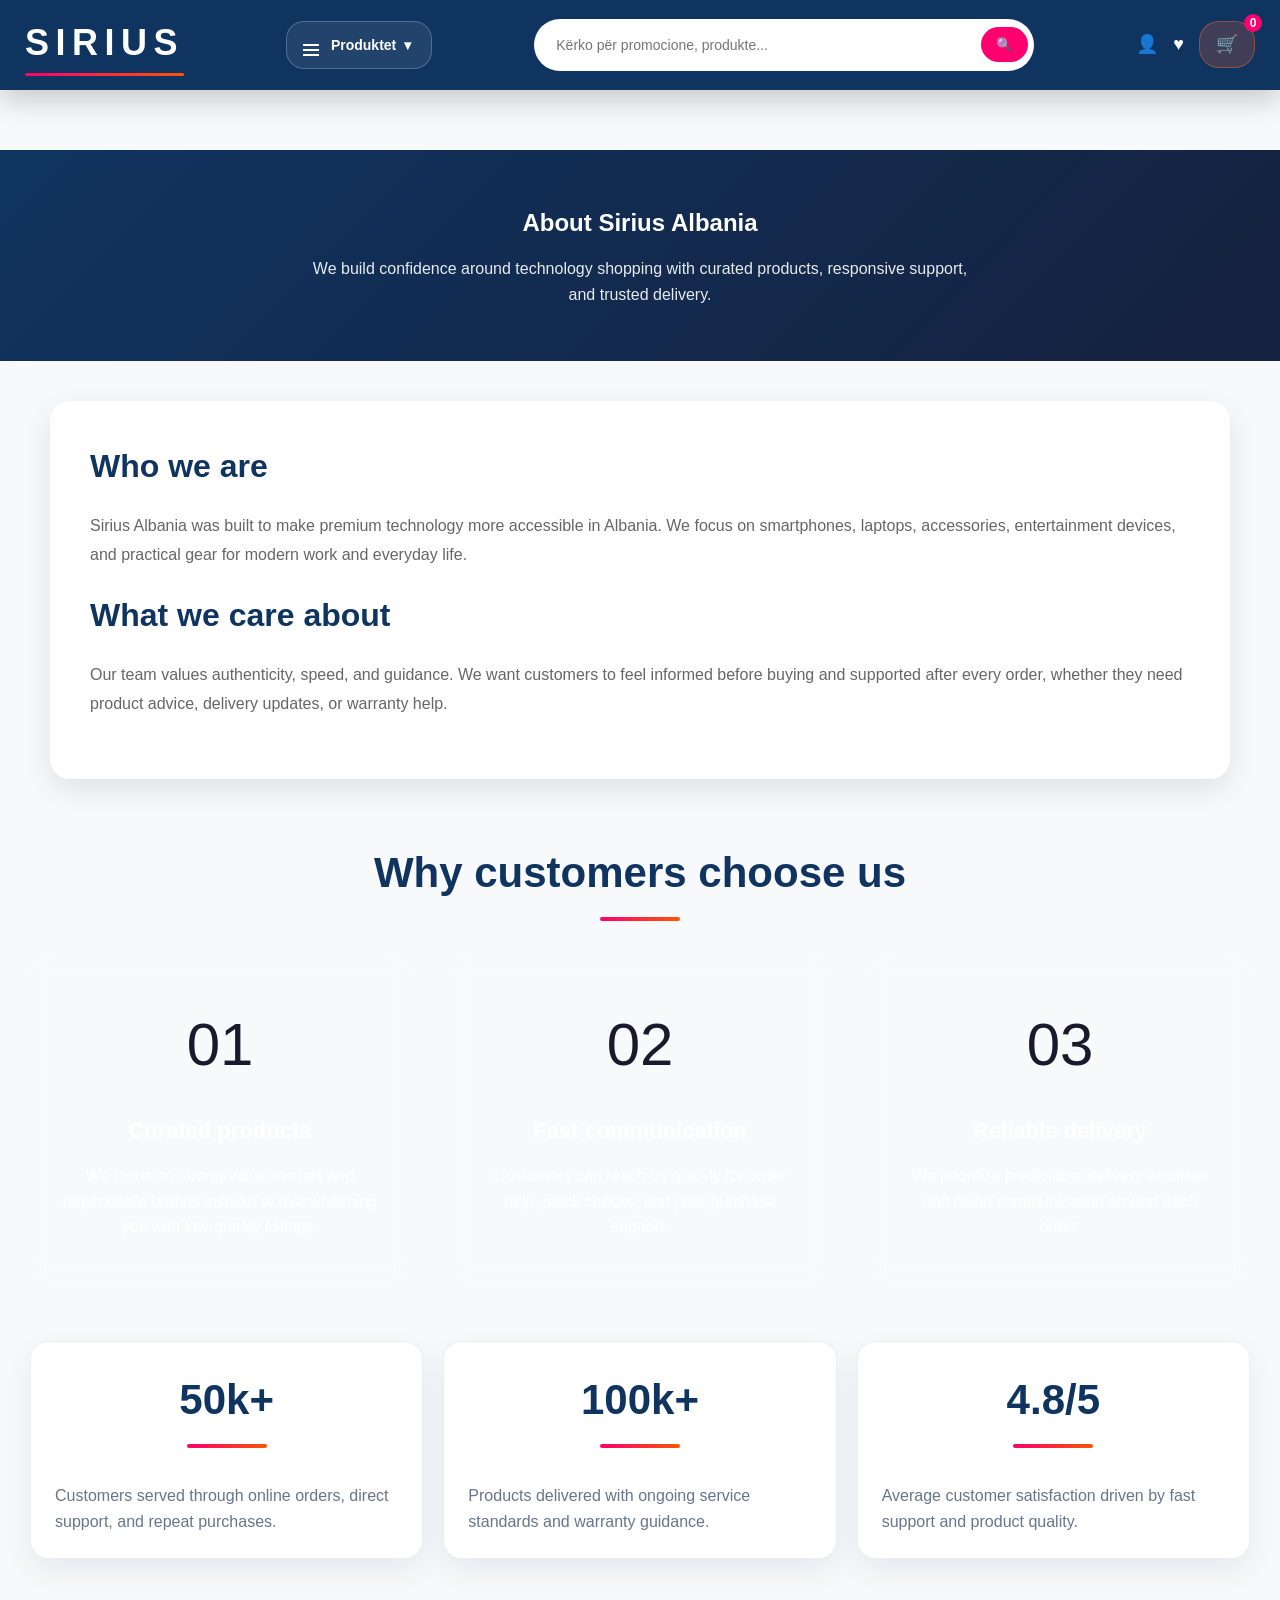
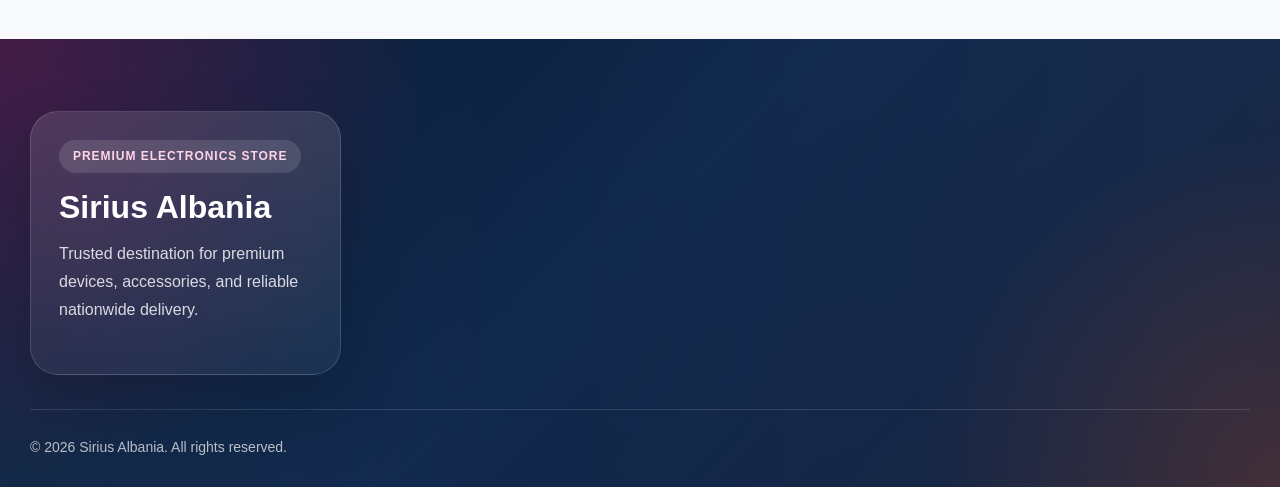
==== commit a39194f0: "New Commit" ====
--- a/about.html
+++ b/about.html
@@ -9,18 +9,79 @@
 </head>
 <body>
   <header>
-    <div class="container">
-      <div class="header-top">
-        <a href="index.html" class="logo">Sirius Albania</a>
-        <div class="search-bar">
-          <input type="text" placeholder="Search products..." class="search-input">
-          <button class="search-btn">Search</button>
-        </div>
-        <div class="header-actions">
-          <a href="#" class="user-account">Account</a>
-          <a href="cart.html" class="cart-icon">Cart <span class="cart-count">0</span></a>
+    <div class="container header-main">
+      <a href="index.html" class="logo"><span class="logo-text">SIRIUS</span></a>
+      <div class="menu-trigger category-dropdown">
+        <a href="#" role="button">Produktet <span class="chevron">▾</span></a>
+        <div class="category-dropdown-content">
+          <a class="category-item" href="products.html?category=smartfone">
+            <span class="category-icon">📱</span>
+            <div>
+              <strong>Smartphones</strong>
+              <p>Latest mobile devices from top brands</p>
+            </div>
+          </a>
+          <a class="category-item" href="products.html?category=smartwatch">
+            <span class="category-icon">⌚</span>
+            <div>
+              <strong>Smartwatches</strong>
+              <p>Fitness and wearable technology</p>
+            </div>
+          </a>
+          <a class="category-item" href="products.html?category=aksesore">
+            <span class="category-icon">🔌</span>
+            <div>
+              <strong>Accessories</strong>
+              <p>Chargers, cases, headphones and more</p>
+            </div>
+          </a>
+          <a class="category-item" href="products.html?category=laptope">
+            <span class="category-icon">💻</span>
+            <div>
+              <strong>Laptops</strong>
+              <p>Gaming, business and everyday laptops</p>
+            </div>
+          </a>
+          <a class="category-item" href="products.html?category=desktop">
+            <span class="category-icon">🖥️</span>
+            <div>
+              <strong>Desktop</strong>
+              <p>Workstations, office tech and creator setups</p>
+            </div>
+          </a>
+          <a class="category-item" href="products.html?category=displays">
+            <span class="category-icon">📺</span>
+            <div>
+              <strong>Displays</strong>
+              <p>TVs, monitors and visual entertainment gear</p>
+            </div>
+          </a>
+          <a class="category-item" href="products.html?category=audio">
+            <span class="category-icon">🎧</span>
+            <div>
+              <strong>Audio</strong>
+              <p>Speakers, headphones and sound systems</p>
+            </div>
+          </a>
+          <a class="category-item" href="products.html?category=gaming">
+            <span class="category-icon">🎮</span>
+            <div>
+              <strong>Gaming</strong>
+              <p>Consoles, controllers and accessories</p>
+            </div>
+          </a>
         </div>
       </div>
+      <div class="search-bar">
+        <input type="text" placeholder="Kërko për promocione, produkte..." class="search-input">
+        <button class="search-btn">🔍</button>
+      </div>
+      <div class="header-actions">
+        <a href="#" class="user-account">👤</a>
+        <a href="#" class="wishlist">♥</a>
+        <a href="cart.html" class="cart-icon">🛒 <span class="cart-count">0</span></a>
+      </div>
+    </div>
       <nav>
         <ul>
           <li><a href="index.html">Home</a></li>
--- a/css/styles.css
+++ b/css/styles.css
@@ -27,67 +27,175 @@
 
 /* Header */
 header {
-  background: linear-gradient(135deg, #0f3460 0%, #16213e 50%, #0f3460 100%);
-  color: white;
-  padding: 15px 0;
-  box-shadow: 0 10px 30px rgba(0, 0, 0, 0.2);
+  background: #0f3460;
+  color: white;
   position: sticky;
   top: 0;
   z-index: 1000;
-  backdrop-filter: blur(10px);
-  background-color: rgba(15, 52, 96, 0.95);
-}
-
-header .container {
-  max-width: 1400px;
-  margin: 0 auto;
-  padding: 0 30px;
-  display: flex;
+  box-shadow: 0 10px 30px rgba(0, 0, 0, 0.2);
+}
+
+.header-main {
+  display: flex;
+  align-items: center;
   justify-content: space-between;
-  align-items: center;
-  flex-wrap: wrap;
-  gap: 20px;
-}
-
-.header-top {
-  display: flex;
-  align-items: center;
-  justify-content: space-between;
-  margin-bottom: 15px;
+  gap: 22px;
+  padding: 18px 30px 22px;
+  flex-wrap: nowrap;
+}
+
+.header-main > * {
+  min-width: 0;
 }
 
 .logo {
-  font-size: 28px;
-  font-weight: 800;
+  flex: 0 0 auto;
+}
+
+.menu-trigger {
+  flex: 0 0 210px;
+  min-width: 180px;
+  max-width: 240px;
+}
+
+.search-bar {
+  flex: 1 1 1;
+  margin: 0;
+  min-width: 0;
+  max-width: 520px;
+}
+
+.logo {
+  display: inline-flex;
+  align-items: flex-end;
+  font-size: 36px;
+  font-weight: 900;
   text-decoration: none;
-  color: white;
-  display: flex;
-  align-items: center;
+  color: #ffffff;
+  letter-spacing: 0.18em;
+  position: relative;
+  padding-bottom: 4px;
+  background: none;
+}
+
+.logo::after {
+  content: '';
+  position: absolute;
+  bottom: 0;
+  left: 0;
+  width: 100%;
+  height: 3px;
+  background: linear-gradient(90deg, #ff006e, #fb5607);
+  border-radius: 2px;
+}
+
+.logo-text {
+  color: white;
+}
+
+.menu-trigger {
+  position: relative;
+  display: inline-flex;
+  align-items: center;
+  justify-content: center;
+  padding: 12px 20px 12px 44px;
   gap: 10px;
-  letter-spacing: -0.5px;
-  background: linear-gradient(135deg, #ff006e, #fb5607);
-  -webkit-background-clip: text;
-  -webkit-text-fill-color: transparent;
-  background-clip: text;
-  filter: drop-shadow(0 2px 4px rgba(255, 0, 110, 0.3));
+  border: 1px solid rgba(255, 255, 255, 0.22);
+  border-radius: 18px;
+  color: #ffffff;
+  text-decoration: none;
+  font-weight: 700;
+  font-size: 14px;
+  background: rgba(255, 255, 255, 0.08);
+  transition: background 0.25s ease, border-color 0.25s ease, transform 0.25s ease;
+}
+
+.menu-trigger::before {
+  content: '';
+  position: absolute;
+  left: 16px;
+  width: 16px;
+  height: 2px;
+  background: #ffffff;
+  box-shadow: 0 5px 0 #ffffff, 0 10px 0 #ffffff;
+}
+
+.menu-trigger > a {
+  color: inherit;
+  display: inline-flex;
+  align-items: center;
+  gap: 8px;
+  text-decoration: none;
+}
+
+.menu-trigger:hover {
+  background: rgba(255, 255, 255, 0.16);
+  border-color: rgba(255, 255, 255, 0.35);
+  transform: translateY(-1px);
+}
+
+.menu-trigger.category-dropdown .category-dropdown-content {
+  left: 0;
+  top: calc(100% + 10px);
+}
+
+.menu-trigger.category-dropdown:hover .category-dropdown-content {
+  opacity: 1;
+  visibility: visible;
+  transform: translateY(0);
+}
+
+.header-actions {
+  display: flex;
+  align-items: center;
+  gap: 18px;
+}
+
+.header-actions a {
+  color: #ffffff;
+  font-size: 18px;
+  text-decoration: none;
+  display: inline-flex;
+  align-items: center;
+  justify-content: center;
+}
+
+.cart-icon {
+  position: relative;
+}
+
+.cart-count {
+  position: absolute;
+  top: -6px;
+  right: -8px;
+  min-width: 18px;
+  height: 18px;
+  border-radius: 999px;
+  background: #ff006e;
+  color: #ffffff;
+  font-size: 12px;
+  display: flex;
+  align-items: center;
+  justify-content: center;
+  padding: 0 5px;
 }
 
 .search-bar {
   display: flex;
   align-items: center;
   background: white;
-  border-radius: 25px;
-  padding: 5px;
+  border-radius: 28px;
+  padding: 6px;
   flex: 1;
-  max-width: 500px;
-  margin: 0 30px;
+  max-width: 520px;
+  margin: 0;
 }
 
 .search-input {
   flex: 1;
   border: none;
-  padding: 10px 15px;
-  border-radius: 20px;
+  padding: 12px 16px;
+  border-radius: 22px;
   font-size: 14px;
   outline: none;
 }
@@ -159,10 +267,7 @@
 
 /* Navigation */
 nav {
-  background: rgba(255, 255, 255, 0.1);
-  border-radius: 10px;
-  padding: 10px 20px;
-  width: 100%;
+  display: none;
 }
 
 nav ul {
@@ -1528,59 +1633,76 @@
 
 /* Responsive Design */
 @media (max-width: 1024px) {
-  .header-top {
-    flex-wrap: wrap;
-    gap: 15px;
+  .header-main {
+    gap: 14px;
+    padding: 15px 20px;
+  }
+
+  .menu-trigger {
+    flex: 0 0 190px;
+    min-width: 160px;
+    max-width: 220px;
   }
 
   .search-bar {
-    order: 3;
-    width: 100%;
+    flex: 1 1 1;
+    min-width: 0;
+    max-width: 420px;
+  }
+
+  .header-actions {
+    flex-shrink: 0;
+    gap: 16px;
+  }
+
+  .category-dropdown-content {
+    min-width: 280px;
+    max-width: 340px;
+    left: -120px;
+  }
+
+  .live-band-grid {
+    grid-template-columns: repeat(2, minmax(220px, 1fr));
+  }
+}
+
+@media (max-width: 768px) {
+  header .container,
+  .header-main {
+    padding: 0 15px;
+  }
+
+  .logo {
+    font-size: 28px;
+    letter-spacing: 0.12em;
+    text-align: left;
+  }
+
+  .menu-trigger {
+    flex: 0 0 160px;
+    width: auto;
+    padding-left: 18px;
+  }
+
+  .search-bar {
+    flex: 1 1 1;
+    min-width: 0;
     max-width: none;
     margin: 0;
   }
 
+  .search-input {
+    padding: 10px 12px;
+    font-size: 13px;
+  }
+
+  .search-btn {
+    padding: 10px 12px;
+  }
+
   .header-actions {
-    order: 2;
-  }
-
-  .category-dropdown-content {
-    min-width: 300px;
-    max-width: 360px;
-    left: -150px;
-  }
-
-  .live-band-grid {
-    grid-template-columns: repeat(2, minmax(220px, 1fr));
-  }
-}
-
-@media (max-width: 768px) {
-  header .container {
-    padding: 0 15px;
-  }
-
-  .header-top {
-    flex-direction: column;
-    align-items: stretch;
-    gap: 10px;
-  }
-
-  .logo {
-    text-align: center;
-    font-size: 24px;
-  }
-
-  .search-bar {
-    order: 2;
-    width: 100%;
-    margin: 10px 0;
-  }
-
-  .header-actions {
-    order: 3;
-    justify-content: center;
-    gap: 30px;
+    justify-content: flex-end;
+    gap: 18px;
   }
 
   nav {
@@ -2743,3 +2865,51 @@
     overflow-wrap: anywhere;
   }
 }
+
+/* ================= FIX HEADER ALIGN ================= */
+
+.header-main {
+  display: flex;
+  align-items: center;
+  justify-content: space-between;
+  gap: 15px;
+  padding: 14px 25px;
+  flex-wrap: nowrap;
+  
+}
+
+/* Logo */
+.logo {
+  flex: 0 0 auto;
+  white-space: nowrap;
+}
+
+/* Menu button */
+.menu-trigger {
+  flex: 0 0 auto;
+  min-width: auto;
+  max-width: none;
+}
+
+/* Search bar (mos te zgjerohet shume) */
+.search-bar {
+  flex: 1;
+  max-width: 500px;
+  min-width: 200px;
+}
+
+/* Actions (ikonat djathtas) */
+.header-actions {
+  flex: 0 0 auto;
+  display: flex;
+  align-items: center;
+  gap: 15px;
+  white-space: nowrap;
+}
+
+/* Sigurohu qe çdo element te mos kaloje ne rresht tjeter */
+.header-main > * {
+  min-width: 0;
+}
+
+/* ================= END FIX ================= */
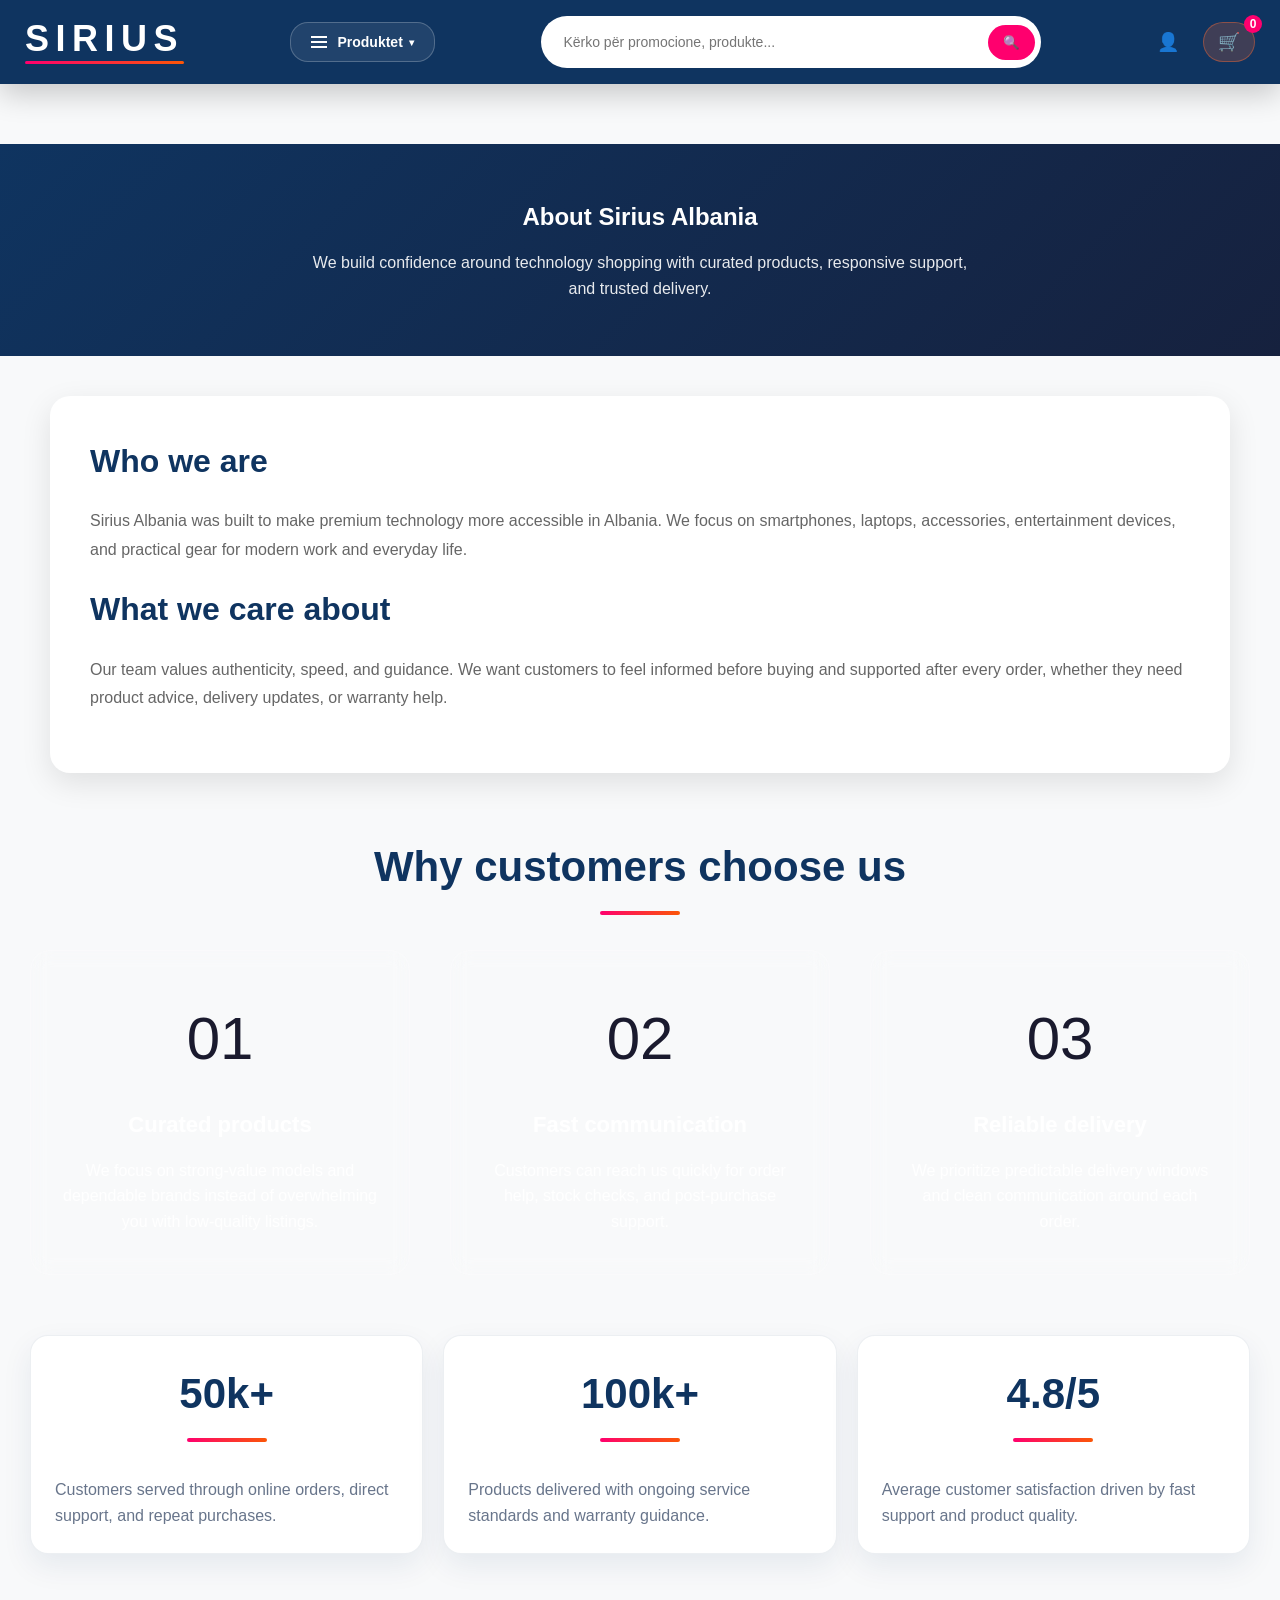
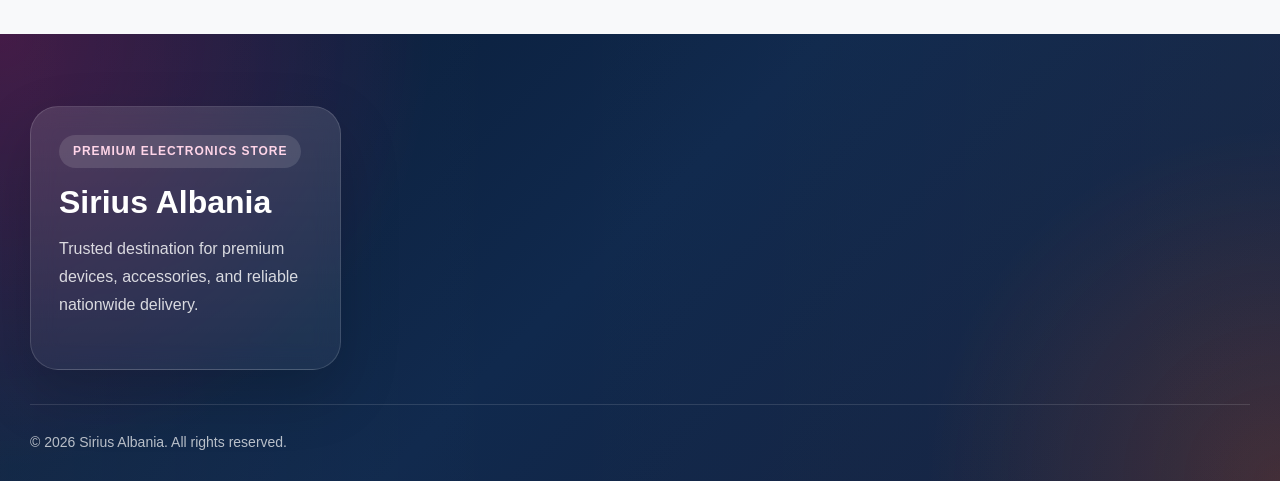
==== commit 9b92e2bc: "Nav Edit Commit" ====
--- a/about.html
+++ b/about.html
@@ -78,7 +78,6 @@
       </div>
       <div class="header-actions">
         <a href="#" class="user-account">👤</a>
-        <a href="#" class="wishlist">♥</a>
         <a href="cart.html" class="cart-icon">🛒 <span class="cart-count">0</span></a>
       </div>
     </div>
--- a/css/styles.css
+++ b/css/styles.css
@@ -40,7 +40,7 @@
   align-items: center;
   justify-content: space-between;
   gap: 22px;
-  padding: 18px 30px 22px;
+  padding: 20px 30px;
   flex-wrap: nowrap;
 }
 
@@ -67,22 +67,26 @@
 
 .logo {
   display: inline-flex;
-  align-items: flex-end;
+  flex-direction: column;
+  align-items: stretch;
+  justify-content: center;
+  align-self: center;
   font-size: 36px;
   font-weight: 900;
   text-decoration: none;
   color: #ffffff;
   letter-spacing: 0.18em;
   position: relative;
-  padding-bottom: 4px;
+  padding: 0;
   background: none;
+  line-height: 1;
+  gap: 4px;
 }
 
 .logo::after {
   content: '';
-  position: absolute;
-  bottom: 0;
-  left: 0;
+  display: block;
+  flex-shrink: 0;
   width: 100%;
   height: 3px;
   background: linear-gradient(90deg, #ff006e, #fb5607);
@@ -91,14 +95,18 @@
 
 .logo-text {
   color: white;
+  display: block;
 }
 
 .menu-trigger {
   position: relative;
   display: inline-flex;
+  flex-direction: row;
+  flex-wrap: nowrap;
   align-items: center;
   justify-content: center;
-  padding: 12px 20px 12px 44px;
+  align-self: center;
+  padding: 12px 20px;
   gap: 10px;
   border: 1px solid rgba(255, 255, 255, 0.22);
   border-radius: 18px;
@@ -108,24 +116,46 @@
   font-size: 14px;
   background: rgba(255, 255, 255, 0.08);
   transition: background 0.25s ease, border-color 0.25s ease, transform 0.25s ease;
+  white-space: nowrap;
 }
 
 .menu-trigger::before {
   content: '';
-  position: absolute;
-  left: 16px;
+  flex: 0 0 auto;
+  align-self: center;
   width: 16px;
-  height: 2px;
-  background: #ffffff;
-  box-shadow: 0 5px 0 #ffffff, 0 10px 0 #ffffff;
+  height: 12px;
+  background: linear-gradient(
+    to bottom,
+    #ffffff 0,
+    #ffffff 2px,
+    transparent 2px,
+    transparent 5px,
+    #ffffff 5px,
+    #ffffff 7px,
+    transparent 7px,
+    transparent 10px,
+    #ffffff 10px,
+    #ffffff 12px
+  );
 }
 
 .menu-trigger > a {
   color: inherit;
   display: inline-flex;
   align-items: center;
-  gap: 8px;
+  gap: 6px;
+  line-height: 1;
   text-decoration: none;
+}
+
+.menu-trigger .chevron {
+  display: inline-flex;
+  align-items: center;
+  justify-content: center;
+  line-height: 1;
+  font-size: 10px;
+  transform: translateY(1px);
 }
 
 .menu-trigger:hover {
@@ -148,6 +178,7 @@
 .header-actions {
   display: flex;
   align-items: center;
+  align-self: center;
   gap: 18px;
 }
 
@@ -158,6 +189,7 @@
   display: inline-flex;
   align-items: center;
   justify-content: center;
+  line-height: 1;
 }
 
 .cart-icon {
@@ -183,6 +215,7 @@
 .search-bar {
   display: flex;
   align-items: center;
+  align-self: center;
   background: white;
   border-radius: 28px;
   padding: 6px;
@@ -217,13 +250,17 @@
 .header-actions {
   display: flex;
   align-items: center;
+  align-self: center;
   gap: 20px;
 }
 
 .user-account {
   color: white;
   text-decoration: none;
-  font-size: 16px;
+  font-size: 18px;
+  min-height: 40px;
+  min-width: 40px;
+  box-sizing: border-box;
   transition: all 0.3s ease;
 }
 
@@ -232,11 +269,13 @@
 }
 
 .cart-icon {
-  font-size: 20px;
+  font-size: 18px;
   cursor: pointer;
   transition: all 0.3s;
   position: relative;
-  padding: 8px 16px;
+  padding: 6px 14px;
+  min-height: 40px;
+  box-sizing: border-box;
   background: rgba(255, 107, 53, 0.2);
   border-radius: 20px;
   border: 1px solid rgba(255, 107, 53, 0.4);
@@ -1681,7 +1720,7 @@
   .menu-trigger {
     flex: 0 0 160px;
     width: auto;
-    padding-left: 18px;
+    padding: 10px 14px;
   }
 
   .search-bar {
@@ -2873,7 +2912,7 @@
   align-items: center;
   justify-content: space-between;
   gap: 15px;
-  padding: 14px 25px;
+  padding: 16px 25px;
   flex-wrap: nowrap;
   
 }
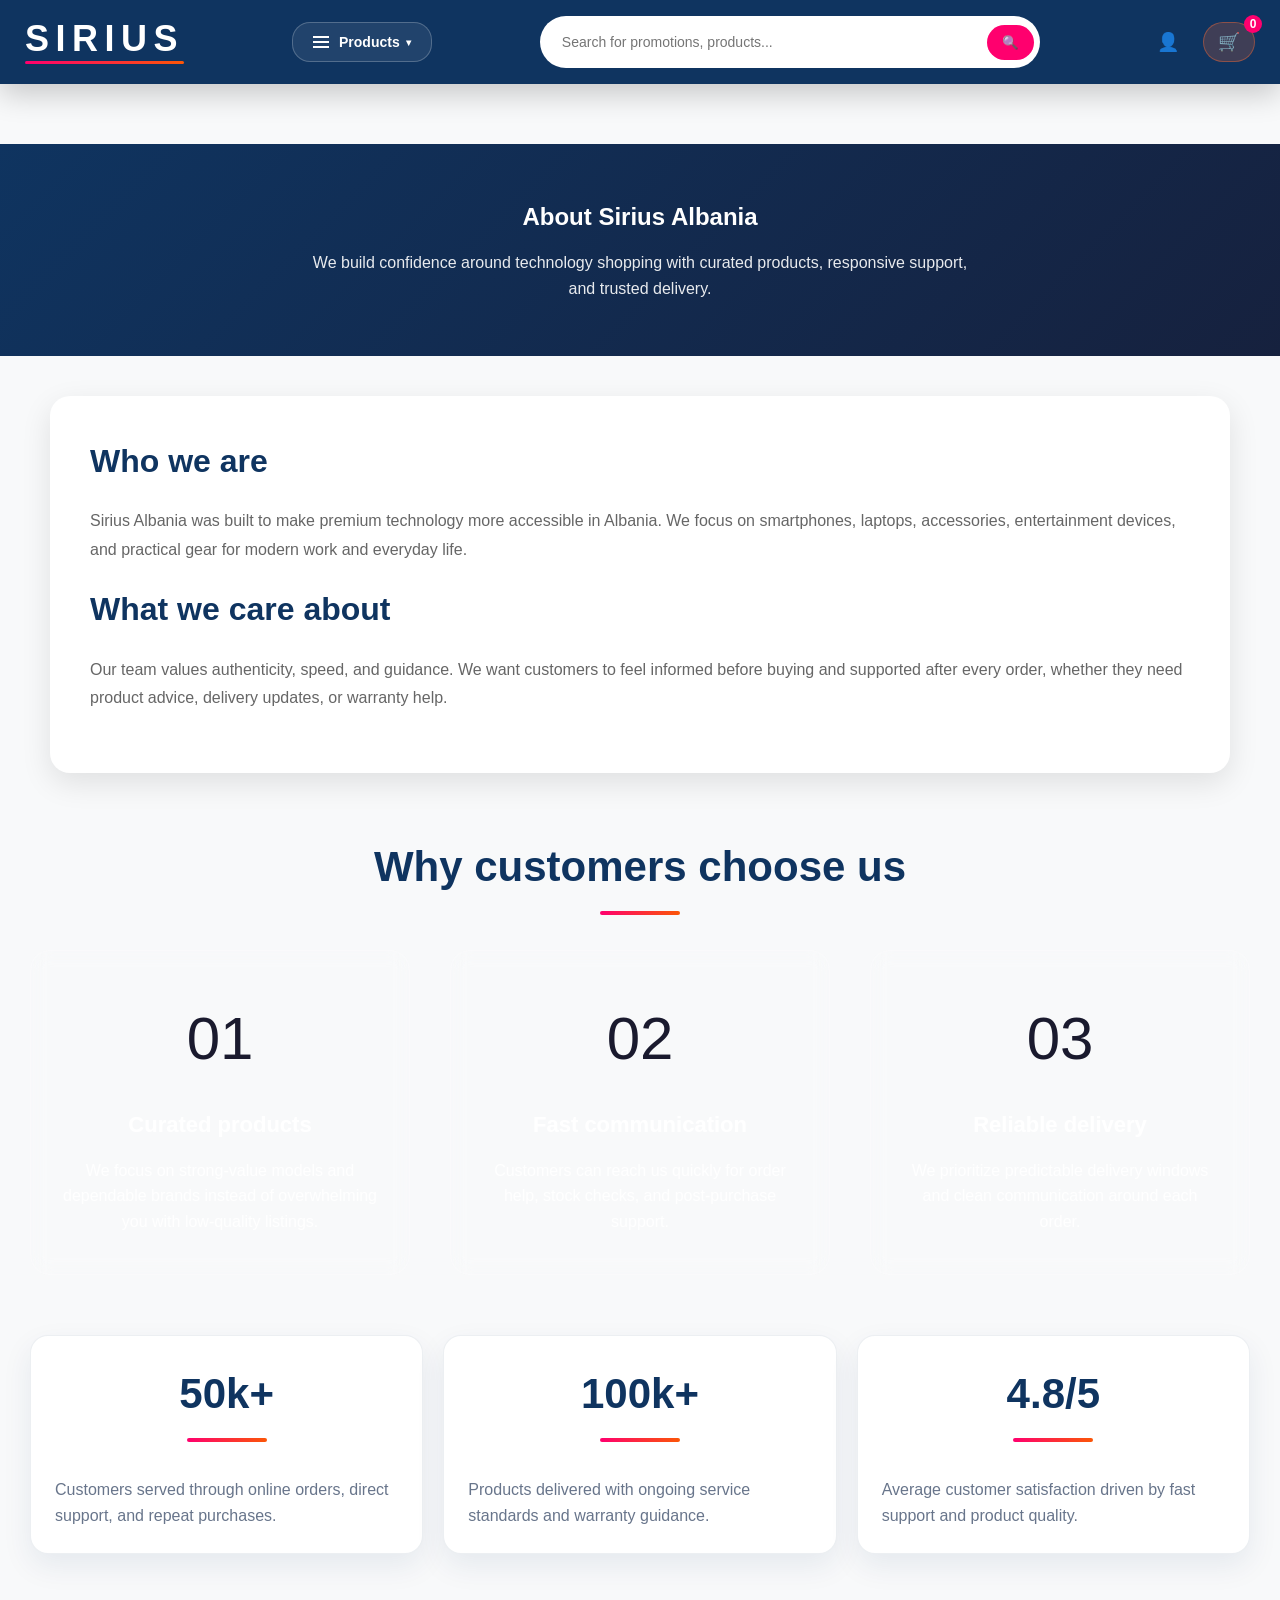
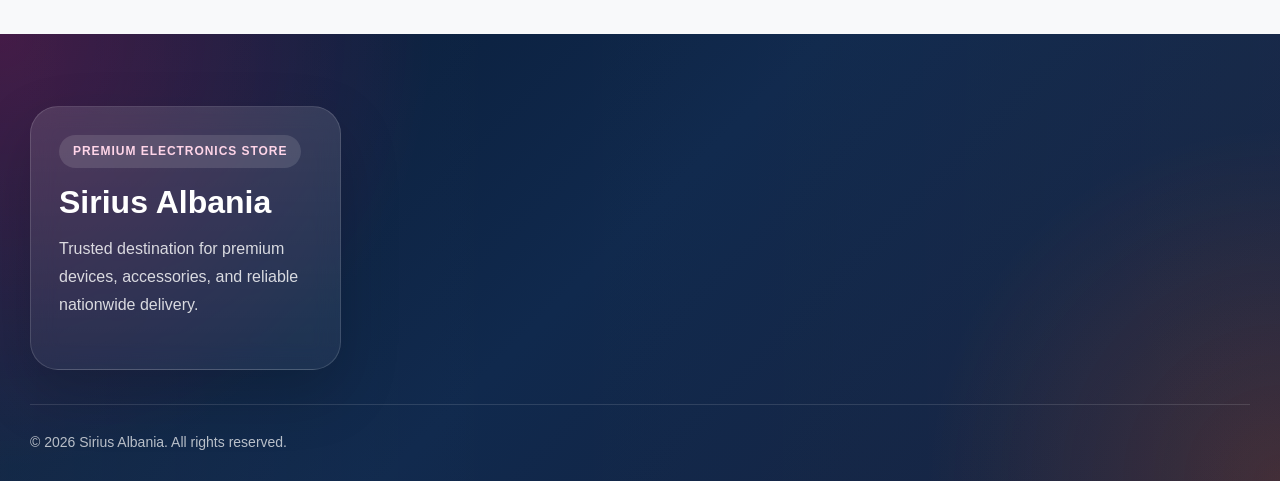
==== commit f1452f24: "New Changes" ====
--- a/about.html
+++ b/about.html
@@ -12,7 +12,7 @@
     <div class="container header-main">
       <a href="index.html" class="logo"><span class="logo-text">SIRIUS</span></a>
       <div class="menu-trigger category-dropdown">
-        <a href="#" role="button">Produktet <span class="chevron">▾</span></a>
+        <a href="#" role="button">Products <span class="chevron">▾</span></a>
         <div class="category-dropdown-content">
           <a class="category-item" href="products.html?category=smartfone">
             <span class="category-icon">📱</span>
@@ -73,7 +73,7 @@
         </div>
       </div>
       <div class="search-bar">
-        <input type="text" placeholder="Kërko për promocione, produkte..." class="search-input">
+        <input type="text" placeholder="Search for promotions, products..." class="search-input">
         <button class="search-btn">🔍</button>
       </div>
       <div class="header-actions">
--- a/css/styles.css
+++ b/css/styles.css
@@ -2937,7 +2937,7 @@
   min-width: 200px;
 }
 
-/* Actions (ikonat djathtas) */
+/* Actions (right-side icons) */
 .header-actions {
   flex: 0 0 auto;
   display: flex;
@@ -2946,7 +2946,7 @@
   white-space: nowrap;
 }
 
-/* Sigurohu qe çdo element te mos kaloje ne rresht tjeter */
+/* Make sure each element stays on one line */
 .header-main > * {
   min-width: 0;
 }
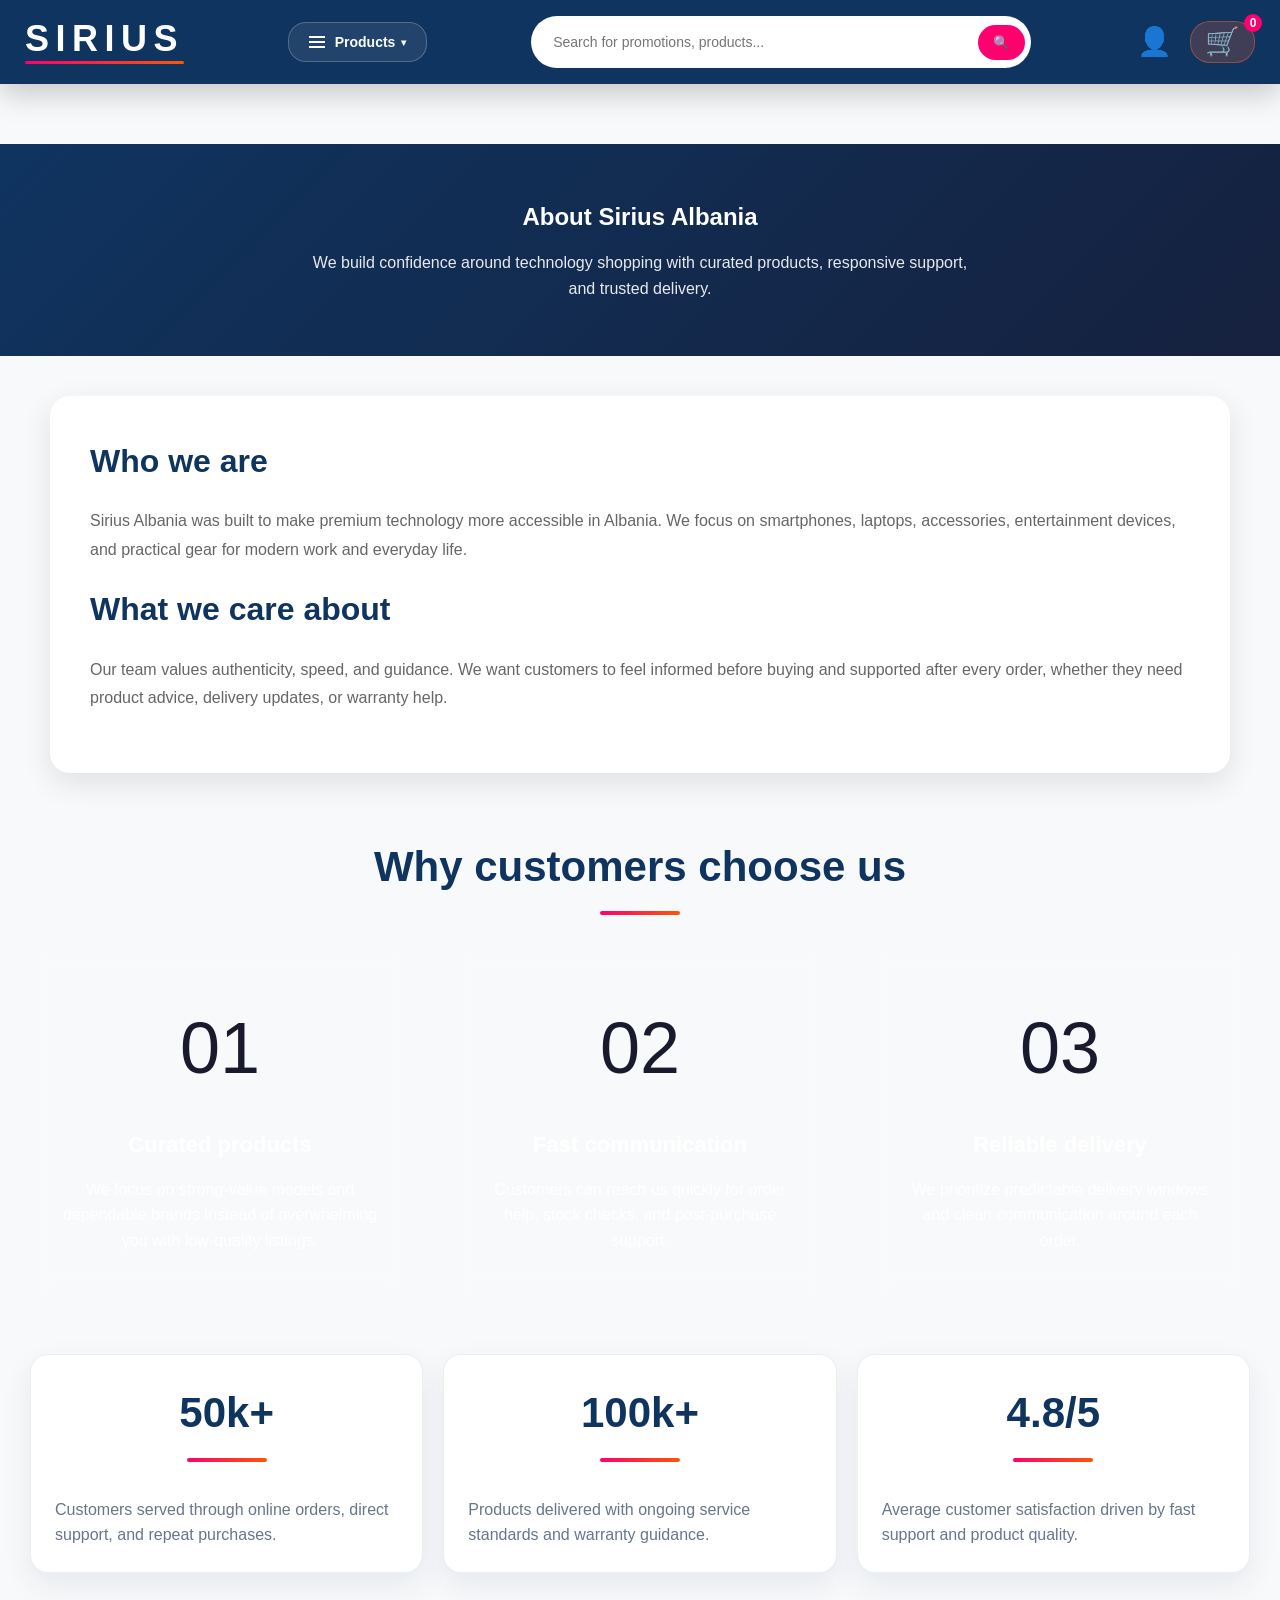
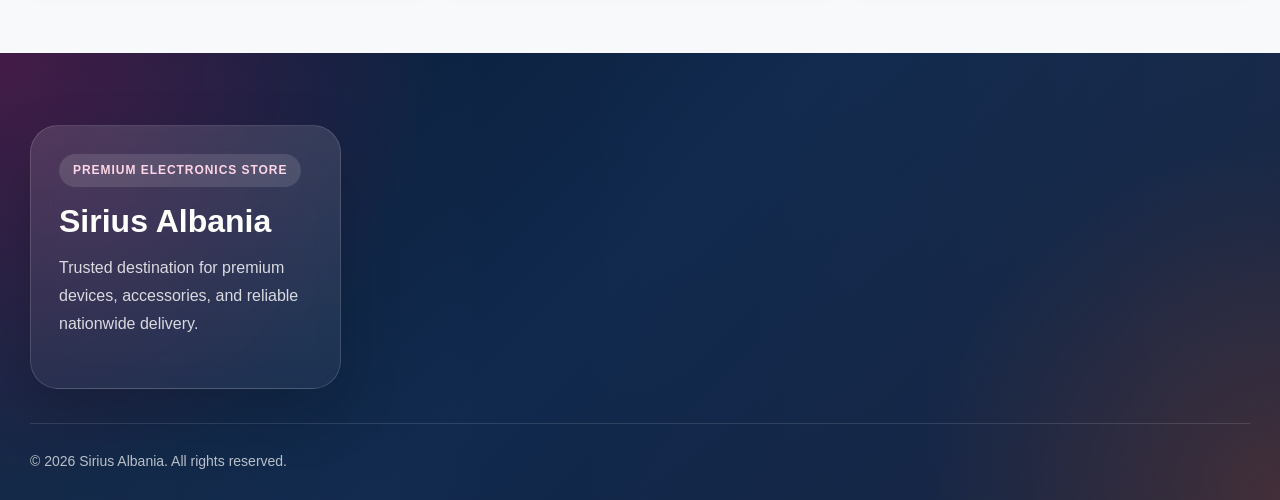
==== commit 61dc2909: "Final Commit" ====
--- a/about.html
+++ b/about.html
@@ -48,12 +48,32 @@
               <strong>Desktop</strong>
               <p>Workstations, office tech and creator setups</p>
             </div>
+          </a>          <a class="category-item" href="products.html?category=tablets">
+            <span class="category-icon">📱</span>
+            <div>
+              <strong>Tablets</strong>
+              <p>Portable tablets for work, creativity and entertainment</p>
+            </div>
           </a>
-          <a class="category-item" href="products.html?category=displays">
+          <a class="category-item" href="products.html?category=cameras">
+            <span class="category-icon">📷</span>
+            <div>
+              <strong>Cameras</strong>
+              <p>Mirrorless, DSLR and action cameras</p>
+            </div>
+          </a>
+          <a class="category-item" href="products.html?category=tvs">
             <span class="category-icon">📺</span>
             <div>
-              <strong>Displays</strong>
-              <p>TVs, monitors and visual entertainment gear</p>
+              <strong>TVs</strong>
+              <p>Smart TVs and home entertainment screens</p>
+            </div>
+          </a>
+          <a class="category-item" href="products.html?category=monitors">
+            <span class="category-icon">🖥️</span>
+            <div>
+              <strong>Monitors</strong>
+              <p>Gaming and professional computer monitors</p>
             </div>
           </a>
           <a class="category-item" href="products.html?category=audio">
@@ -164,3 +184,6 @@
   <script src="js/site.js" defer></script>
 </body>
 </html>
+
+
+
--- a/css/styles.css
+++ b/css/styles.css
@@ -875,7 +875,6 @@
   display: flex;
   align-items: center;
   justify-content: center;
-  font-size: 70px;
   overflow: hidden;
   position: relative;
   transition: all 0.4s ease;
@@ -884,13 +883,20 @@
   letter-spacing: -0.04em;
 }
 
+.product-image img {
+  width: 100%;
+  height: 100%;
+  object-fit: cover;
+  display: block;
+}
+
 .product-card:hover .product-image {
   background: linear-gradient(135deg, #e8eef7 0%, #f5f7fa 100%);
   transform: scale(1.05);
 }
 
 .product-image::after {
-  content: 'Premium tech';
+  content: attr(data-badge);
   position: absolute;
   bottom: 18px;
   left: 18px;
@@ -1072,8 +1078,15 @@
   display: flex;
   align-items: center;
   justify-content: center;
-  font-size: 120px;
+  overflow: hidden;
   box-shadow: 0 20px 50px rgba(0, 0, 0, 0.1);
+}
+
+.product-detail-image img {
+  width: 100%;
+  height: 100%;
+  object-fit: cover;
+  display: block;
 }
 
 .product-detail-info h1 {
@@ -2951,4 +2964,73 @@
   min-width: 0;
 }
 
-/* ================= END FIX ================= */+/* ================= END FIX ================= */
+
+/* ================= GLOBAL EMOJI SIZE ================= */
+
+.category-item .category-icon {
+  min-width: 58px;
+  min-height: 58px;
+  font-size: 30px;
+  border-radius: 18px;
+}
+
+.product-image {
+  font-size: 72px;
+}
+
+.header-actions a,
+.user-account,
+.cart-icon {
+  font-size: 28px;
+}
+
+.payment-icon {
+  font-size: 30px;
+}
+
+.why-choose-icon {
+  font-size: 72px;
+}
+
+.promotion-image,
+.recommended-image,
+.seasonal-image,
+.news-image {
+  font-size: 64px;
+}
+
+@media (max-width: 768px) {
+  .category-item .category-icon {
+    min-width: 50px;
+    min-height: 50px;
+    font-size: 24px;
+  }
+
+  .product-image {
+    font-size: 56px;
+  }
+
+  .header-actions a,
+  .user-account,
+  .cart-icon {
+    font-size: 22px;
+  }
+
+  .payment-icon {
+    font-size: 26px;
+  }
+
+  .why-choose-icon {
+    font-size: 60px;
+  }
+
+  .promotion-image,
+  .recommended-image,
+  .seasonal-image,
+  .news-image {
+    font-size: 52px;
+  }
+}
+
+/* ================= END GLOBAL EMOJI SIZE ================= */
